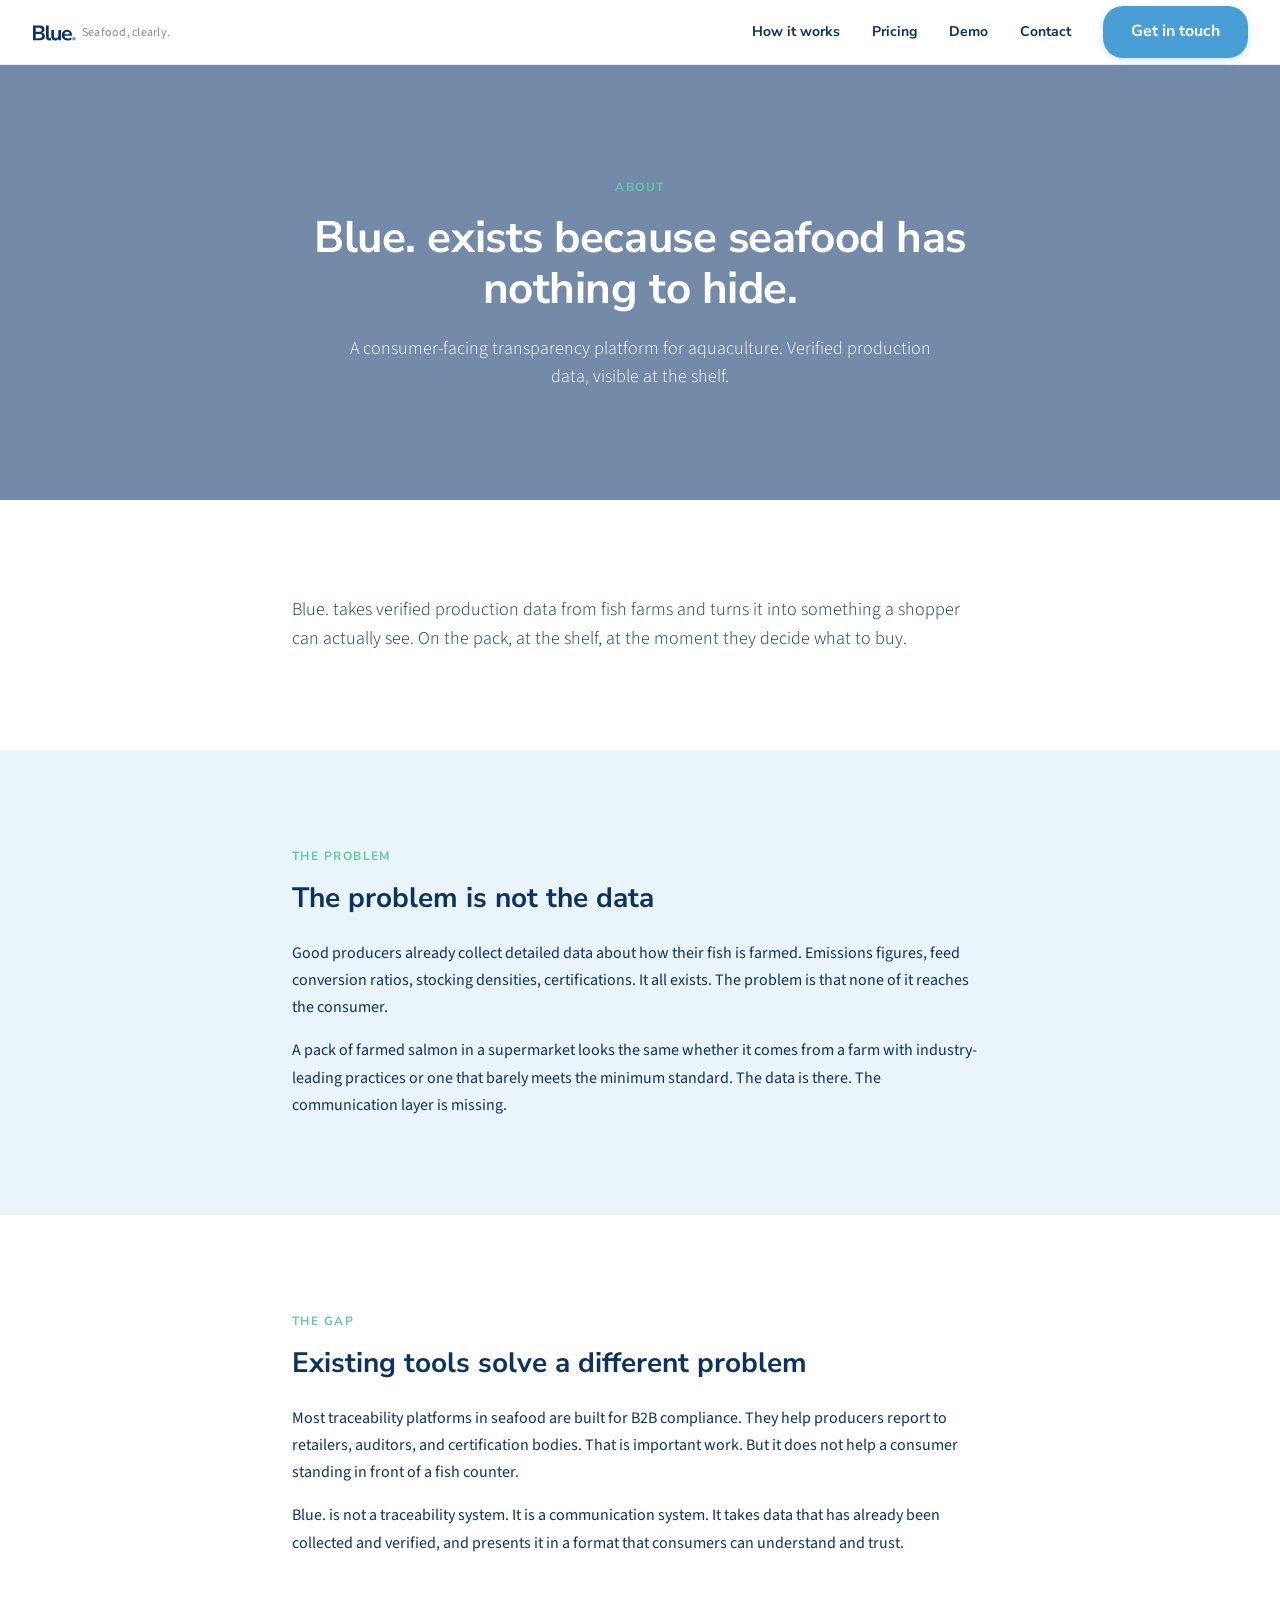
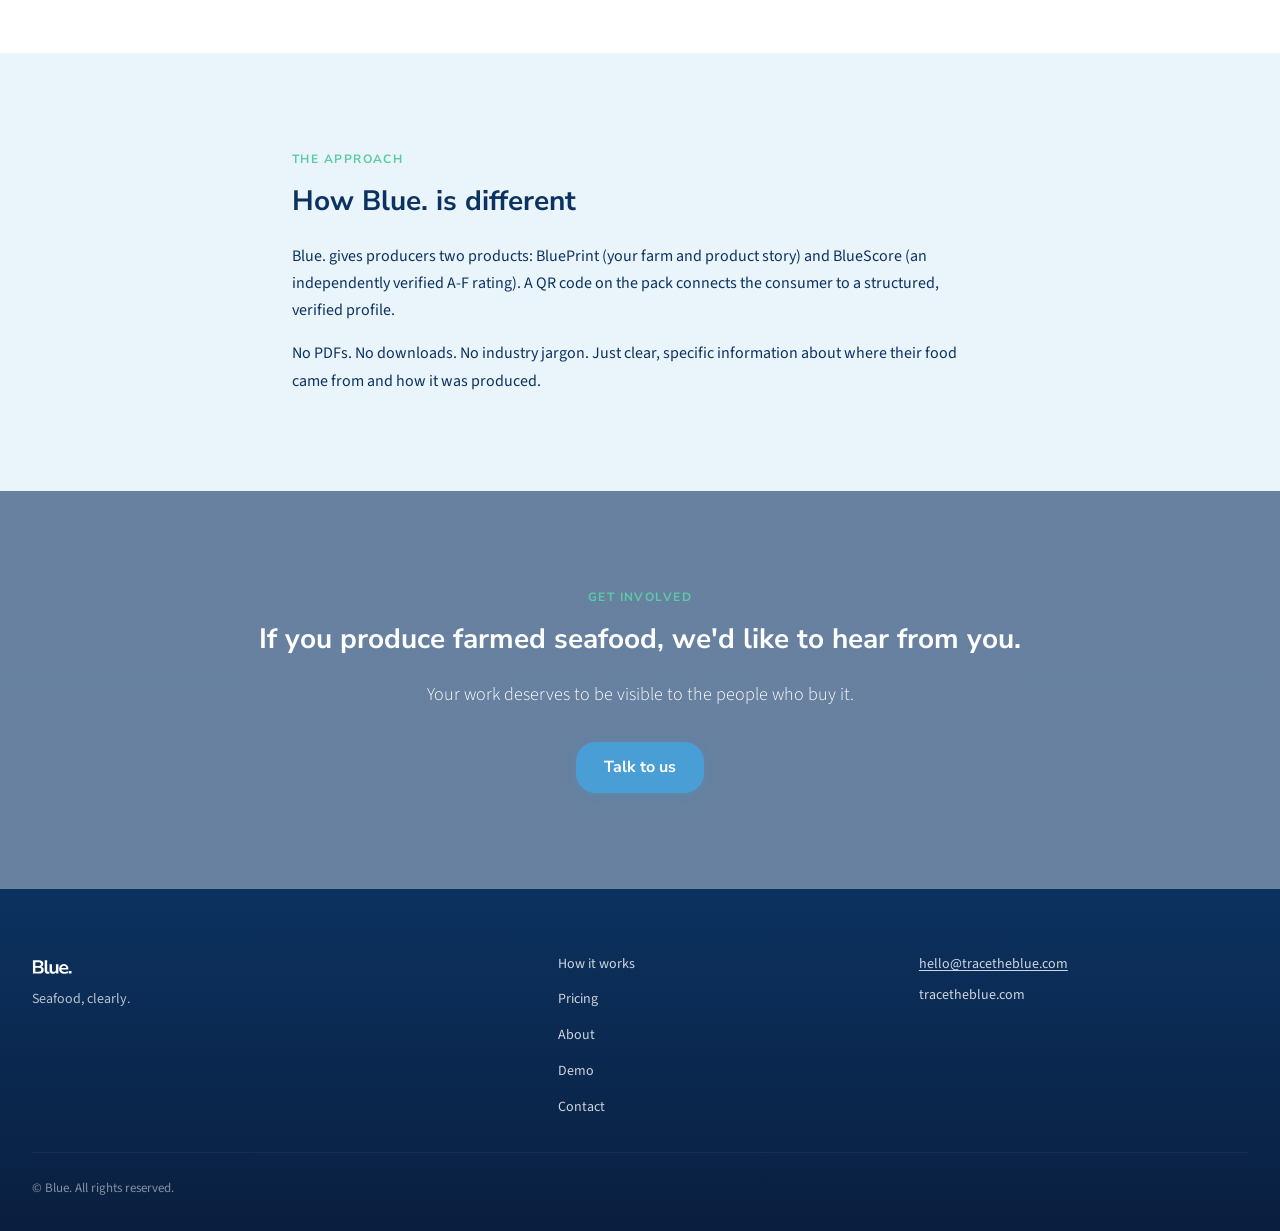
==== about.html @ fb19f355 "Remove team section from about, fix oversized logo - Removed The Team section from about page - Stri" ====
<!DOCTYPE html>
<html lang="en">
<head>
  <meta charset="UTF-8">
  <meta name="viewport" content="width=device-width, initial-scale=1.0">
  <title>About | Blue.</title>
  <meta name="description" content="Blue. exists because seafood has nothing to hide. We turn verified aquaculture data into consumer-facing transparency.">
  <link rel="preconnect" href="https://fonts.googleapis.com">
  <link rel="preconnect" href="https://fonts.gstatic.com" crossorigin>
  <link href="https://fonts.googleapis.com/css2?family=Nunito+Sans:wght@400;600;700;800&family=Source+Sans+3:wght@300;400&display=swap" rel="stylesheet">
  <link rel="stylesheet" href="styles.css">
</head>
<body>

  <!-- Navigation -->
  <nav class="nav" role="navigation" aria-label="Main navigation">
    <div class="container">
      <div class="nav__inner">
        <a href="index.html" aria-label="Blue homepage">
          <img src="Blue. logo no tagline-website.svg" alt="Blue." class="logo-svg"><span class="logo-tagline">Seafood, clearly.</span>
        </a>
        <div class="nav__links">
          <a href="how-it-works.html" class="nav__link">How it works</a>
          <a href="pricing.html" class="nav__link">Pricing</a>
          <a href="demo.html" class="nav__link">Demo</a>
          <a href="contact.html" class="nav__link">Contact</a>
          <a href="contact.html" class="btn btn--primary nav__cta">Get in touch</a>
        </div>
        <button class="nav__toggle" aria-expanded="false" aria-controls="mobile-menu" aria-label="Toggle menu">
          <span class="nav__toggle-bar"></span>
        </button>
      </div>
    </div>
    <div class="nav__mobile" id="mobile-menu" role="menu">
      <a href="how-it-works.html" class="nav__link" role="menuitem">How it works</a>
      <a href="pricing.html" class="nav__link" role="menuitem">Pricing</a>
      <a href="demo.html" class="nav__link" role="menuitem">Demo</a>
      <a href="contact.html" class="nav__link" role="menuitem">Contact</a>
      <a href="contact.html" class="btn btn--primary" role="menuitem">Get in touch</a>
    </div>
  </nav>

  <main>
    <!-- Hero -->
    <section class="hero hero--image">
      <div class="container">
        <p class="eyebrow">About</p>
        <h1>Blue. exists because seafood has nothing to hide.</h1>
        <p class="lead">A consumer-facing transparency platform for aquaculture. Verified production data, visible at the shelf.</p>
      </div>
    </section>

    <!-- Intro -->
    <section class="section section--white">
      <div class="container" style="max-width: 760px;">
        <p class="lead" style="font-size: 1.125rem; color: #0C3260;">Blue. takes verified production data from fish farms and turns it into something a shopper can actually see. On the pack, at the shelf, at the moment they decide what to buy.</p>
      </div>
    </section>

    <!-- The problem -->
    <section class="section section--light">
      <div class="container" style="max-width: 760px;">
        <p class="eyebrow mb-16">The Problem</p>
        <h2 class="mb-24">The problem is not the data</h2>
        <p>Good producers already collect detailed data about how their fish is farmed. Emissions figures, feed conversion ratios, stocking densities, certifications. It all exists. The problem is that none of it reaches the consumer.</p>
        <p style="margin-top: 16px;">A pack of farmed salmon in a supermarket looks the same whether it comes from a farm with industry-leading practices or one that barely meets the minimum standard. The data is there. The communication layer is missing.</p>
      </div>
    </section>

    <!-- Different problem -->
    <section class="section section--white">
      <div class="container" style="max-width: 760px;">
        <p class="eyebrow mb-16">The Gap</p>
        <h2 class="mb-24">Existing tools solve a different problem</h2>
        <p>Most traceability platforms in seafood are built for B2B compliance. They help producers report to retailers, auditors, and certification bodies. That is important work. But it does not help a consumer standing in front of a fish counter.</p>
        <p style="margin-top: 16px;">Blue. is not a traceability system. It is a communication system. It takes data that has already been collected and verified, and presents it in a format that consumers can understand and trust.</p>
      </div>
    </section>

    <!-- How Blue is different -->
    <section class="section section--light">
      <div class="container" style="max-width: 760px;">
        <p class="eyebrow mb-16">The Approach</p>
        <h2 class="mb-24">How Blue. is different</h2>
        <p>Blue. gives producers two products: BluePrint (your farm and product story) and BlueScore (an independently verified A-F rating). A QR code on the pack connects the consumer to a structured, verified profile.</p>
        <p style="margin-top: 16px;">No PDFs. No downloads. No industry jargon. Just clear, specific information about where their food came from and how it was produced.</p>
      </div>
    </section>

    <!-- CTA -->
    <section class="section section--navy-image">
      <div class="container text-center">
        <p class="eyebrow mb-16">Get Involved</p>
        <h2 class="mb-24" style="color: #FFFFFF;">If you produce farmed seafood, we'd like to hear from you.</h2>
        <p class="lead mb-32" style="max-width: 540px; margin-left: auto; margin-right: auto; color: #FFFFFF;">Your work deserves to be visible to the people who buy it.</p>
        <a href="contact.html" class="btn btn--primary">Talk to us</a>
      </div>
    </section>
  </main>

  <!-- Footer -->
  <footer class="footer">
    <div class="container">
      <div class="footer__inner">
        <div>
          <img src="Blue. logo no tagline-website.svg" alt="Blue." class="logo-svg">
          <p class="footer__tagline">Seafood, clearly.</p>
        </div>
        <div class="footer__links">
          <a href="how-it-works.html" class="footer__link">How it works</a>
          <a href="pricing.html" class="footer__link">Pricing</a>
          <a href="about.html" class="footer__link">About</a>
          <a href="demo.html" class="footer__link">Demo</a>
          <a href="contact.html" class="footer__link">Contact</a>
        </div>
        <div class="footer__contact">
          <p><a href="mailto:hello@tracetheblue.com">hello@tracetheblue.com</a></p>
          <p style="margin-top: 8px;">tracetheblue.com</p>
        </div>
      </div>
      <p class="footer__bottom">© Blue. All rights reserved.</p>
    </div>
  </footer>

  <script src="main.js"></script>
</body>
</html>
---- styles.css ----
/* ============================================
   Blue. — Marketing Site Styles
   ============================================ */

/* --- Reset & Base --- */
*, *::before, *::after {
  box-sizing: border-box;
  margin: 0;
  padding: 0;
}

html {
  font-size: 16px;
  -webkit-text-size-adjust: 100%;
  scroll-behavior: smooth;
}

body {
  font-family: 'Source Sans 3', 'Source Sans Pro', sans-serif;
  font-weight: 400;
  font-size: 1rem;
  line-height: 1.7;
  color: #0C3260;
  background-color: #F0F7FF;
  -webkit-font-smoothing: antialiased;
  -moz-osx-font-smoothing: grayscale;
}

img, svg {
  max-width: 100%;
  height: auto;
  display: block;
}

a {
  color: inherit;
  text-decoration: none;
}

ul, ol {
  list-style: none;
}

button, input, select, textarea {
  font-family: inherit;
  font-size: inherit;
  color: inherit;
  border: none;
  outline: none;
  background: none;
}

/* Focus visible for keyboard navigation */
:focus-visible {
  outline: 2px solid #4A9ED6;
  outline-offset: 2px;
  border-radius: 2px;
}

::selection {
  background-color: rgba(74, 158, 214, 0.2);
  color: #0C3260;
}

/* --- Typography --- */
.display {
  font-family: 'Nunito Sans', sans-serif;
  font-weight: 800;
  font-size: 2.5rem;
  line-height: 1.1;
}

h1, .h1 {
  font-family: 'Nunito Sans', sans-serif;
  font-weight: 700;
  font-size: 2rem;
  line-height: 1.15;
}

h2, .h2 {
  font-family: 'Nunito Sans', sans-serif;
  font-weight: 700;
  font-size: 1.5rem;
  line-height: 1.2;
}

h3, .h3 {
  font-family: 'Nunito Sans', sans-serif;
  font-weight: 600;
  font-size: 1.25rem;
  line-height: 1.25;
}

.lead {
  font-family: 'Source Sans 3', 'Source Sans Pro', sans-serif;
  font-weight: 300;
  font-size: 1.125rem;
  line-height: 1.6;
}

.eyebrow {
  font-family: 'Nunito Sans', sans-serif;
  font-weight: 700;
  font-size: 0.75rem;
  text-transform: uppercase;
  letter-spacing: 0.12em;
  color: #5DCAA5;
}

/* --- Layout --- */
.container {
  width: 100%;
  max-width: 1280px;
  margin: 0 auto;
  padding-left: 16px;
  padding-right: 16px;
}

.section {
  padding: 64px 0;
}

.section--navy {
  background-color: #0C3260;
  color: #FFFFFF;
}

.section--navy-image {
  background: linear-gradient(180deg, rgba(12, 50, 96, 0.6) 0%, rgba(12, 50, 96, 0.6) 100%),
    url('Hero-banners-website4.png') center center / cover no-repeat;
  color: #FFFFFF;
  background-size: cover;
  background-position: center center;
}

.section--navy-image .eyebrow {
  color: #5DCAA5;
}

.section--navy .eyebrow {
  color: #5DCAA5;
}

.section--light {
  background-color: #EAF4FB;
}

.section--white {
  background-color: #FFFFFF;
}

/* --- Grid --- */
.grid {
  display: grid;
  gap: 24px;
}

.grid--2 {
  grid-template-columns: 1fr;
}

.grid--3 {
  grid-template-columns: 1fr;
}

.grid--4 {
  grid-template-columns: 1fr;
}

.logo-svg {
  height: 22px;
  width: auto;
  display: inline-block;
  vertical-align: middle;
}

.footer .logo-svg {
  height: 20px;
  filter: brightness(0) invert(1);
}

.logo-tagline {
  font-family: 'Source Sans 3', sans-serif;
  font-weight: 400;
  font-size: 0.75rem;
  color: #888;
  margin-left: 6px;
  letter-spacing: 0.02em;
}

/* --- Navigation --- */
.nav {
  position: sticky;
  top: 0;
  z-index: 100;
  background-color: #FFFFFF;
  border-bottom: 1px solid rgba(12, 50, 96, 0.08);
  transition: box-shadow 0.2s ease;
}

.nav--scrolled {
  box-shadow: 0 4px 20px rgba(12, 50, 96, 0.06);
  border-bottom-color: transparent;
}

.nav__inner {
  display: flex;
  align-items: center;
  justify-content: space-between;
  height: 64px;
}

.nav__links {
  display: none;
  align-items: center;
  gap: 32px;
}

.nav__link {
  font-family: 'Nunito Sans', sans-serif;
  font-weight: 700;
  font-size: 0.875rem;
  color: #0C3260;
  transition: color 0.15s ease;
  position: relative;
}

.nav__link:hover,
.nav__link--active {
  color: #1565A8;
}

.nav__link--active::after {
  content: '';
  position: absolute;
  bottom: -4px;
  left: 0;
  right: 0;
  height: 2px;
  background-color: #4A9ED6;
  border-radius: 1px;
}

.nav__cta {
  display: none;
  font-size: 0.75rem;
  padding: 6px 16px;
}

/* Mobile menu toggle */
.nav__toggle {
  display: flex;
  align-items: center;
  justify-content: center;
  width: 40px;
  height: 40px;
  cursor: pointer;
  background: none;
  border: none;
}

.nav__toggle-bar {
  display: block;
  width: 22px;
  height: 2px;
  background-color: #0C3260;
  position: relative;
  transition: background-color 0.2s ease;
}

.nav__toggle-bar::before,
.nav__toggle-bar::after {
  content: '';
  position: absolute;
  left: 0;
  width: 22px;
  height: 2px;
  background-color: #0C3260;
  transition: transform 0.2s ease;
}

.nav__toggle-bar::before {
  top: -7px;
}

.nav__toggle-bar::after {
  top: 7px;
}

.nav__toggle[aria-expanded="true"] .nav__toggle-bar {
  background-color: transparent;
}

.nav__toggle[aria-expanded="true"] .nav__toggle-bar::before {
  top: 0;
  transform: rotate(45deg);
}

.nav__toggle[aria-expanded="true"] .nav__toggle-bar::after {
  top: 0;
  transform: rotate(-45deg);
}

/* Mobile menu */
.nav__mobile {
  display: none;
  flex-direction: column;
  padding: 16px;
  background-color: #FFFFFF;
  border-top: 1px solid rgba(12, 50, 96, 0.08);
}

.nav__mobile.is-open {
  display: flex;
}

.nav__mobile .nav__link {
  padding: 12px 0;
  font-size: 1rem;
  border-bottom: 1px solid rgba(12, 50, 96, 0.06);
}

.nav__mobile .btn {
  margin-top: 16px;
  text-align: center;
}

/* --- Buttons --- */
.btn {
  display: inline-block;
  font-family: 'Nunito Sans', sans-serif;
  font-weight: 700;
  font-size: 1rem;
  padding: 12px 28px;
  border-radius: 20px;
  cursor: pointer;
  transition: background-color 0.2s ease, color 0.2s ease, transform 0.15s ease, box-shadow 0.2s ease;
  text-align: center;
}

.btn--primary {
  background-color: #4A9ED6;
  color: #FFFFFF;
  box-shadow: 0 2px 8px rgba(74, 158, 214, 0.25);
}

.btn--primary:hover {
  background-color: #1565A8;
  transform: translateY(-1px);
  box-shadow: 0 4px 16px rgba(21, 101, 168, 0.3);
}

.btn--primary:active {
  transform: translateY(0);
  box-shadow: 0 1px 4px rgba(21, 101, 168, 0.2);
}

.btn--outline {
  background-color: transparent;
  color: #4A9ED6;
  border: 2px solid #4A9ED6;
}

.btn--outline:hover {
  background-color: #4A9ED6;
  color: #FFFFFF;
}

/* --- Cards --- */
.card {
  background-color: #FFFFFF;
  border-radius: 8px;
  padding: 32px 24px;
  border: 1px solid rgba(12, 50, 96, 0.08);
  box-shadow: 0 1px 3px rgba(12, 50, 96, 0.04);
  transition: box-shadow 0.2s ease, transform 0.2s ease;
}

.card:hover {
  box-shadow: 0 8px 24px rgba(12, 50, 96, 0.08);
  transform: translateY(-2px);
}

.card--highlight {
  border: 2px solid #4A9ED6;
  position: relative;
}

.card__badge {
  position: absolute;
  top: -12px;
  left: 50%;
  transform: translateX(-50%);
  background-color: #4A9ED6;
  color: #FFFFFF;
  font-family: 'Nunito Sans', sans-serif;
  font-weight: 700;
  font-size: 0.75rem;
  padding: 4px 16px;
  border-radius: 20px;
  white-space: nowrap;
}

/* --- Panel --- */
.panel {
  border-radius: 12px;
  padding: 48px 32px;
}

/* --- Hero --- */
.hero {
  padding: 80px 0 56px;
  text-align: center;
  background: linear-gradient(180deg, #FFFFFF 0%, #F0F7FF 100%);
}

.hero--image {
  background: linear-gradient(180deg, rgba(12, 50, 96, 0.55) 0%, rgba(12, 50, 96, 0.55) 100%),
    url('Hero-banners-website5 (1).png') center center / cover no-repeat;
  color: #FFFFFF;
}

.hero--image h1 {
  color: #FFFFFF;
}

.hero--image .lead {
  color: #FFFFFF;
}

.hero--image .eyebrow {
  color: #5DCAA5;
}

.hero--image-demo {
  background: linear-gradient(180deg, rgba(12, 50, 96, 0.55) 0%, rgba(12, 50, 96, 0.55) 100%),
    url('Hero-banners-website3 (1).png') center center / cover no-repeat;
  color: #FFFFFF;
}

.hero--image-demo h1 {
  color: #FFFFFF;
}

.hero--image-demo .lead {
  color: #FFFFFF;
}

.hero--image-demo .eyebrow {
  color: #5DCAA5;
}

.hero--image-pricing {
  background: linear-gradient(180deg, rgba(12, 50, 96, 0.55) 0%, rgba(12, 50, 96, 0.55) 100%),
    url('Hero-banners-website2 (1).png') center center / cover no-repeat;
  color: #FFFFFF;
}

.hero--image-pricing h1 {
  color: #FFFFFF;
}

.hero--image-pricing .lead {
  color: #FFFFFF;
}

.hero--image-pricing .eyebrow {
  color: #5DCAA5;
}

.hero--image-contact {
  background: linear-gradient(180deg, rgba(12, 50, 96, 0.55) 0%, rgba(12, 50, 96, 0.55) 100%),
    url('Hero-banners-website4.png') center center / cover no-repeat;
  color: #FFFFFF;
}

.hero--image-contact h1 {
  color: #FFFFFF;
}

.hero--image-contact .lead {
  color: #FFFFFF;
}

.hero--image-contact .eyebrow {
  color: #5DCAA5;
}

.hero--image-hiw {
  background: linear-gradient(180deg, rgba(12, 50, 96, 0.55) 0%, rgba(12, 50, 96, 0.55) 100%),
    url('Hero-banners-website1.png') center center / cover no-repeat;
  color: #FFFFFF;
}

.hero--image-hiw h1 {
  color: #FFFFFF;
}

.hero--image-hiw .lead {
  color: #FFFFFF;
}

.hero--image-hiw .eyebrow {
  color: #5DCAA5;
}

.hero .eyebrow {
  margin-bottom: 16px;
}

.hero h1 {
  margin-bottom: 20px;
  max-width: 720px;
  margin-left: auto;
  margin-right: auto;
}

.hero .lead {
  margin-bottom: 36px;
  max-width: 600px;
  margin-left: auto;
  margin-right: auto;
  color: #1565A8;
}

.hero[class*="--image"] .lead {
  color: #FFFFFF;
}

.hero[class*="--image"] h1 {
  color: #FFFFFF;
}

.hero[class*="--image"] .eyebrow {
  color: #5DCAA5;
}

.hero .btn {
  margin-bottom: 20px;
}

.hero__trust {
  font-size: 0.8125rem;
  color: #1565A8;
  opacity: 0.6;
  letter-spacing: 0.02em;
}

/* --- Icon placeholder --- */
.icon-placeholder {
  width: 52px;
  height: 52px;
  border-radius: 12px;
  background-color: rgba(93, 202, 165, 0.15);
  display: flex;
  align-items: center;
  justify-content: center;
  margin-bottom: 20px;
}

.icon-placeholder svg {
  width: 24px;
  height: 24px;
  stroke: #5DCAA5;
  fill: none;
  stroke-width: 2;
  stroke-linecap: round;
  stroke-linejoin: round;
}

.section--navy .icon-placeholder {
  background-color: rgba(93, 202, 165, 0.15);
  backdrop-filter: blur(4px);
}

/* --- Stat row --- */
.stat-row {
  display: grid;
  grid-template-columns: 1fr;
  gap: 24px;
  margin-top: 48px;
}

.stat {
  text-align: center;
}

.stat__number {
  font-family: 'Nunito Sans', sans-serif;
  font-weight: 800;
  font-size: 2rem;
  color: #0C3260;
  display: block;
  letter-spacing: -0.02em;
}

.stat__label {
  font-size: 0.875rem;
  color: #1565A8;
  margin-top: 6px;
  line-height: 1.4;
}

.section--light .stat__number {
  color: #0C3260;
}

/* --- Product Stack (How It Works) --- */
.product-stack {
  display: flex;
  flex-direction: column;
  gap: 0;
}

.product-block {
  background-color: #FFFFFF;
  border: 1px solid rgba(12, 50, 96, 0.08);
  border-radius: 12px;
  padding: 36px 28px;
  box-shadow: 0 1px 3px rgba(12, 50, 96, 0.04);
}

.product-block h3 {
  margin-bottom: 8px;
}

.product-block p {
  margin-bottom: 16px;
}

.product-block ul {
  list-style: none;
  padding: 0;
}

.product-block ul li {
  position: relative;
  padding-left: 20px;
  margin-bottom: 8px;
  font-size: 0.9375rem;
}

.product-block ul li::before {
  content: '';
  position: absolute;
  left: 0;
  top: 10px;
  width: 8px;
  height: 8px;
  border-radius: 50%;
  background-color: #5DCAA5;
}

.stack-arrow {
  display: flex;
  align-items: center;
  justify-content: center;
  padding: 12px 0;
  color: #1565A8;
}

.stack-arrow svg {
  width: 24px;
  height: 24px;
}

/* --- Data Layers --- */
.data-layer {
  background-color: #FFFFFF;
  border-radius: 8px;
  padding: 32px 24px;
  border: 1px solid rgba(12, 50, 96, 0.08);
  box-shadow: 0 1px 3px rgba(12, 50, 96, 0.04);
}

.data-layer h3 {
  margin-bottom: 16px;
}

.data-layer ul {
  list-style: none;
}

.data-layer ul li {
  position: relative;
  padding-left: 20px;
  margin-bottom: 8px;
  font-size: 0.9375rem;
}

.data-layer ul li::before {
  content: '';
  position: absolute;
  left: 0;
  top: 10px;
  width: 8px;
  height: 8px;
  border-radius: 50%;
  background-color: #5DCAA5;
}

/* --- Phone Mockups --- */
.mockup-row {
  display: grid;
  grid-template-columns: 1fr;
  gap: 24px;
}

.mockup {
  text-align: center;
}

.mockup__frame {
  width: 100%;
  max-width: 240px;
  height: 420px;
  background: linear-gradient(160deg, #0C3260 0%, #1565A8 100%);
  border-radius: 28px;
  margin: 0 auto 16px;
  display: flex;
  align-items: center;
  justify-content: center;
  color: #FFFFFF;
  font-family: 'Nunito Sans', sans-serif;
  font-weight: 700;
  font-size: 0.9375rem;
  padding: 24px;
  box-shadow: 0 12px 40px rgba(12, 50, 96, 0.15);
  position: relative;
  overflow: hidden;
}

.mockup__frame::before {
  content: '';
  position: absolute;
  top: 12px;
  left: 50%;
  transform: translateX(-50%);
  width: 40px;
  height: 4px;
  background-color: rgba(255, 255, 255, 0.2);
  border-radius: 2px;
}

.mockup__caption {
  font-size: 0.875rem;
  color: #1565A8;
  max-width: 240px;
  margin: 0 auto;
}

/* --- Timeline --- */
.timeline {
  display: flex;
  flex-direction: column;
  gap: 0;
  position: relative;
}

.timeline__step {
  display: flex;
  gap: 16px;
  padding-bottom: 32px;
  position: relative;
}

.timeline__marker {
  flex-shrink: 0;
  width: 36px;
  height: 36px;
  border-radius: 50%;
  background-color: #4A9ED6;
  color: #FFFFFF;
  font-family: 'Nunito Sans', sans-serif;
  font-weight: 700;
  font-size: 0.875rem;
  display: flex;
  align-items: center;
  justify-content: center;
  position: relative;
  z-index: 1;
  box-shadow: 0 2px 8px rgba(74, 158, 214, 0.3);
}

.timeline__step:not(:last-child) .timeline__marker::after {
  content: '';
  position: absolute;
  top: 32px;
  left: 50%;
  transform: translateX(-50%);
  width: 2px;
  height: calc(100% + 0px);
  background-color: rgba(74, 158, 214, 0.3);
}

.timeline__step:not(:last-child) {
  padding-bottom: 32px;
}

.timeline__content h3 {
  font-size: 1rem;
  margin-bottom: 4px;
}

.timeline__content p {
  font-size: 0.875rem;
  color: #1565A8;
}

/* --- Pricing Cards --- */
.pricing-grid {
  display: grid;
  grid-template-columns: 1fr;
  gap: 24px;
}

.pricing-card {
  background-color: #FFFFFF;
  border-radius: 8px;
  padding: 32px 24px;
  border: 1px solid rgba(12, 50, 96, 0.08);
  display: flex;
  flex-direction: column;
  box-shadow: 0 1px 3px rgba(12, 50, 96, 0.04);
  transition: box-shadow 0.2s ease, transform 0.2s ease;
}

.pricing-card:hover {
  box-shadow: 0 8px 24px rgba(12, 50, 96, 0.08);
  transform: translateY(-2px);
}

.pricing-card--highlight {
  border: 2px solid #4A9ED6;
  position: relative;
  box-shadow: 0 4px 20px rgba(74, 158, 214, 0.12);
}

.pricing-card--highlight:hover {
  box-shadow: 0 8px 32px rgba(74, 158, 214, 0.18);
}

.pricing-card__name {
  font-family: 'Nunito Sans', sans-serif;
  font-weight: 700;
  font-size: 1.25rem;
  margin-bottom: 8px;
}

.pricing-card__price {
  font-family: 'Nunito Sans', sans-serif;
  font-weight: 800;
  font-size: 2rem;
  margin-bottom: 4px;
}

.pricing-card__price span {
  font-size: 1rem;
  font-weight: 400;
}

.pricing-card__desc {
  font-size: 0.875rem;
  color: #1565A8;
  margin-bottom: 24px;
  font-style: italic;
}

.pricing-card__features {
  flex-grow: 1;
  margin-bottom: 24px;
}

.pricing-card__features li {
  padding: 8px 0;
  border-bottom: 1px solid rgba(12, 50, 96, 0.06);
  font-size: 0.9375rem;
  display: flex;
  justify-content: space-between;
  gap: 8px;
}

.pricing-card__features li span:last-child {
  font-weight: 600;
  text-align: right;
  flex-shrink: 0;
}

.pricing-card__annual {
  font-size: 0.8125rem;
  color: #1565A8;
  margin-top: 8px;
}

/* Horizontal scroll on mobile */
.pricing-scroll {
  display: flex;
  flex-direction: column;
  gap: 16px;
}

.pricing-scroll .pricing-card {
  min-width: auto;
  width: 100%;
}

/* --- Add-ons --- */
.addons {
  text-align: center;
  margin-top: 48px;
  padding: 24px;
  background-color: #FFFFFF;
  border-radius: 8px;
  border: 1px solid rgba(12, 50, 96, 0.08);
}

.addons p {
  font-size: 0.9375rem;
}

/* --- FAQ --- */
.faq {
  margin-top: 48px;
}

.faq__item {
  border-bottom: 1px solid rgba(12, 50, 96, 0.1);
  padding: 24px 0;
}

.faq__question {
  font-family: 'Nunito Sans', sans-serif;
  font-weight: 700;
  font-size: 1.0625rem;
  cursor: pointer;
  display: flex;
  align-items: center;
  justify-content: space-between;
  gap: 16px;
  width: 100%;
  text-align: left;
  transition: color 0.15s ease;
}

.faq__question:hover {
  color: #1565A8;
}

.faq__icon {
  flex-shrink: 0;
  width: 24px;
  height: 24px;
  transition: transform 0.2s ease;
}

.faq__item.is-open .faq__icon {
  transform: rotate(45deg);
}

.faq__answer {
  display: none;
  padding-top: 12px;
  font-size: 0.9375rem;
  line-height: 1.7;
}

.faq__item.is-open .faq__answer {
  display: block;
}

/* --- Contact Form --- */
.form-group {
  margin-bottom: 24px;
}

.form-group label {
  display: block;
  font-family: 'Nunito Sans', sans-serif;
  font-weight: 700;
  font-size: 0.875rem;
  margin-bottom: 8px;
  color: #0C3260;
}

.form-group input,
.form-group select,
.form-group textarea {
  width: 100%;
  padding: 12px 16px;
  border: 1px solid rgba(12, 50, 96, 0.2);
  border-radius: 4px;
  font-size: 1rem;
  color: #0C3260;
  background-color: #FFFFFF;
  transition: border-color 0.15s ease;
}

.form-group input:focus,
.form-group select:focus,
.form-group textarea:focus {
  border-color: #4A9ED6;
  box-shadow: 0 0 0 3px rgba(74, 158, 214, 0.15);
}

.form-group textarea {
  min-height: 120px;
  resize: vertical;
}

.form-group select {
  appearance: none;
  background-image: url("data:image/svg+xml,%3Csvg xmlns='http://www.w3.org/2000/svg' width='12' height='8' viewBox='0 0 12 8'%3E%3Cpath fill='%230C3260' d='M1.41 0L6 4.58 10.59 0 12 1.41l-6 6-6-6z'/%3E%3C/svg%3E");
  background-repeat: no-repeat;
  background-position: right 16px center;
  padding-right: 40px;
}

/* --- Contact Side Panel --- */
.contact-side {
  margin-top: 48px;
}

.contact-steps {
  margin-bottom: 32px;
}

.contact-steps h3 {
  margin-bottom: 16px;
}

.contact-step {
  display: flex;
  gap: 12px;
  margin-bottom: 16px;
}

.contact-step__num {
  flex-shrink: 0;
  width: 28px;
  height: 28px;
  border-radius: 50%;
  background-color: #5DCAA5;
  color: #FFFFFF;
  font-family: 'Nunito Sans', sans-serif;
  font-weight: 700;
  font-size: 0.8125rem;
  display: flex;
  align-items: center;
  justify-content: center;
}

.contact-step p {
  font-size: 0.9375rem;
}

.founding-box {
  background: linear-gradient(160deg, #0C3260 0%, #1565A8 100%);
  color: #FFFFFF;
  border-radius: 12px;
  padding: 32px 24px;
  box-shadow: 0 4px 16px rgba(12, 50, 96, 0.15);
}

.founding-box h3 {
  color: #FFFFFF;
  margin-bottom: 12px;
}

/* --- About page --- */
.about-content {
  max-width: 720px;
}

.about-content p {
  margin-bottom: 24px;
}

/* --- Footer --- */
.footer {
  background: linear-gradient(180deg, #0C3260 0%, #091F3F 100%);
  color: #FFFFFF;
  padding: 64px 0 32px;
}

.footer__inner {
  display: grid;
  grid-template-columns: 1fr;
  gap: 32px;
}

.footer .logo-word {
  color: #FFFFFF;
}

.footer__tagline {
  font-size: 0.875rem;
  opacity: 0.7;
  margin-top: 8px;
}

.footer__links {
  display: flex;
  flex-direction: column;
  gap: 12px;
}

.footer__link {
  font-size: 0.875rem;
  opacity: 0.8;
  transition: opacity 0.15s ease;
}

.footer__link:hover {
  opacity: 1;
}

.footer__contact {
  font-size: 0.875rem;
  opacity: 0.8;
}

.footer__contact a {
  text-decoration: underline;
  text-underline-offset: 2px;
}

.footer__bottom {
  margin-top: 32px;
  padding-top: 24px;
  border-top: 1px solid rgba(255, 255, 255, 0.1);
  font-size: 0.8125rem;
  opacity: 0.5;
}

/* --- Utility --- */
.text-center {
  text-align: center;
}

.mb-4 { margin-bottom: 4px; }
.mb-8 { margin-bottom: 8px; }
.mb-12 { margin-bottom: 12px; }
.mb-16 { margin-bottom: 16px; }
.mb-24 { margin-bottom: 24px; }
.mb-32 { margin-bottom: 32px; }
.mb-48 { margin-bottom: 48px; }
.mb-64 { margin-bottom: 64px; }

.mt-24 { margin-top: 24px; }
.mt-32 { margin-top: 32px; }
.mt-48 { margin-top: 48px; }

.link-arrow {
  font-family: 'Nunito Sans', sans-serif;
  font-weight: 700;
  color: #4A9ED6;
  font-size: 1rem;
  transition: color 0.15s ease, letter-spacing 0.15s ease;
}

.link-arrow:hover {
  color: #1565A8;
  letter-spacing: 0.01em;
}

/* --- Annual note --- */
.annual-note {
  text-align: center;
  margin-top: 32px;
  font-size: 0.9375rem;
  color: #1565A8;
}

/* --- Desktop (768px+) --- */
@media (min-width: 768px) {
  .container {
    padding-left: 32px;
    padding-right: 32px;
  }

  .section {
    padding: 96px 0;
  }

  h1, .h1 {
    font-size: 2.5rem;
  }

  h2, .h2 {
    font-size: 1.75rem;
  }

  .display {
    font-size: 3rem;
  }

  .hero {
    padding: 112px 0 72px;
  }

  .hero h1 {
    font-size: 2.75rem;
    letter-spacing: -0.01em;
  }

  .stat__number {
    font-size: 2.5rem;
  }

  /* Nav */
  .nav__links {
    display: flex;
  }

  .nav__cta {
    display: inline-block;
  }

  .nav__toggle {
    display: none;
  }

  .nav__mobile {
    display: none !important;
  }

  /* Grids */
  .grid--2 {
    grid-template-columns: 1fr 1fr;
  }

  .grid--3 {
    grid-template-columns: 1fr 1fr 1fr;
  }

  .grid--4 {
    grid-template-columns: 1fr 1fr 1fr 1fr;
  }

  /* Stat row */
  .stat-row {
    grid-template-columns: 1fr 1fr 1fr;
  }

  /* Mockups */
  .mockup-row {
    grid-template-columns: 1fr 1fr 1fr;
  }

  /* Timeline horizontal */
  .timeline {
    flex-direction: row;
    gap: 0;
  }

  .timeline__step {
    flex: 1;
    flex-direction: column;
    align-items: center;
    text-align: center;
    padding-bottom: 0;
  }

  .timeline__step:not(:last-child)::after {
    content: '';
    position: absolute;
    top: 18px;
    left: calc(50% + 18px);
    right: calc(-50% + 18px);
    height: 2px;
    background-color: rgba(74, 158, 214, 0.3);
  }

  .timeline__step:not(:last-child) .timeline__marker::after {
    display: none;
  }

  /* Pricing */
  .pricing-scroll {
    display: grid;
    grid-template-columns: repeat(3, 1fr);
    gap: 24px;
    overflow-x: visible;
    padding-bottom: 0;
    max-width: 960px;
    margin: 0 auto;
  }

  .pricing-scroll .pricing-card {
    min-width: auto;
  }

  /* Contact layout */
  .contact-layout {
    display: grid;
    grid-template-columns: 1.2fr 0.8fr;
    gap: 64px;
    align-items: start;
  }

  .contact-side {
    margin-top: 0;
  }

  /* Footer */
  .footer__inner {
    grid-template-columns: 1.5fr 1fr 1fr;
  }

  /* Mockups — 2 column when constrained */
  .mockup-row {
    grid-template-columns: 1fr 1fr;
  }
}

/* ============================================
   Phone Mockups — Consumer Scan Experience
   ============================================ */

/* Flow columns */
.flows {
  display: grid;
  grid-template-columns: 1fr;
  gap: 48px;
  max-width: 960px;
  margin: 0 auto;
}

.flow-label {
  text-align: center;
  margin-bottom: 24px;
}

.flow-label .flow-name {
  font-family: 'Nunito Sans', sans-serif;
  font-weight: 700;
  font-size: 0.8125rem;
  color: #0C3260;
  letter-spacing: 0.06em;
  text-transform: uppercase;
}

.flow-label .flow-desc {
  font-size: 0.8125rem;
  color: #888;
  margin-top: 4px;
}

.flow-badge {
  display: inline-block;
  font-family: 'Nunito Sans', sans-serif;
  font-size: 0.625rem;
  font-weight: 700;
  padding: 4px 12px;
  border-radius: 20px;
  margin-top: 8px;
  text-transform: uppercase;
  letter-spacing: 0.06em;
}

.badge-starter { background: #EAF4FB; color: #1565A8; }
.badge-growth { background: #E1F5EE; color: #0F6E56; }
.badge-scale { background: #E8F0FB; color: #0C3260; }

/* Phone scroll row */
.phone-row {
  display: flex;
  flex-direction: column;
  align-items: center;
  gap: 24px;
}

/* Each phone column */
.phone-col {
  width: 100%;
  max-width: 300px;
}

/* Phone frame */
.phone {
  background: #111318;
  border-radius: 28px;
  padding: 10px;
  box-shadow: 0 8px 32px rgba(0,0,0,0.18), 0 2px 8px rgba(0,0,0,0.12);
}

.phone-notch {
  width: 60px;
  height: 6px;
  background: #222;
  border-radius: 3px;
  margin: 0 auto 8px;
}

.phone-screen {
  background: #F0F7FF;
  border-radius: 20px;
  overflow: hidden;
  height: 500px;
  display: flex;
  flex-direction: column;
}

.phone-screen .screen-body {
  flex: 1;
  overflow-y: auto;
}

.phone-screen .screen-source {
  margin-top: auto;
  flex-shrink: 0;
}

.phone-label {
  text-align: center;
  font-family: 'Nunito Sans', sans-serif;
  font-size: 0.6875rem;
  font-weight: 700;
  color: #888;
  text-transform: uppercase;
  letter-spacing: 0.08em;
  margin-top: 8px;
}

/* Screen nav */
.screen-nav {
  background: #FFFFFF;
  padding: 10px 14px;
  display: flex;
  align-items: center;
  justify-content: space-between;
  border-bottom: 1px solid #C8DFF0;
}

.screen-nav .nav-logo {
  font-family: 'Nunito Sans', sans-serif;
  font-weight: 800;
  font-size: 13px;
  color: #0C3260;
}

.screen-nav .nav-logo span { color: #4A9ED6; }

.screen-nav .nav-back {
  font-size: 10px;
  color: #1565A8;
}

/* Screen hero */
.screen-hero {
  padding: 14px;
  position: relative;
}

.screen-hero .hero-eyebrow {
  font-family: 'Nunito Sans', sans-serif;
  font-size: 9px;
  font-weight: 700;
  letter-spacing: 0.1em;
  text-transform: uppercase;
  color: #5DCAA5;
  margin-bottom: 4px;
}

.screen-hero .hero-title {
  font-family: 'Nunito Sans', sans-serif;
  font-weight: 800;
  font-size: 15px;
  color: #FFFFFF;
  line-height: 1.2;
}

.screen-hero .hero-sub {
  font-size: 10px;
  color: rgba(255,255,255,0.6);
  margin-top: 3px;
}

.verified-pill {
  display: inline-flex;
  align-items: center;
  gap: 4px;
  background: rgba(255,255,255,0.15);
  border: 1px solid rgba(255,255,255,0.25);
  border-radius: 20px;
  padding: 3px 8px;
  font-size: 9px;
  color: #FFFFFF;
  margin-top: 8px;
}

.verified-dot {
  width: 5px;
  height: 5px;
  border-radius: 50%;
  background: #5DCAA5;
}

/* Screen body */
.screen-body {
  padding: 12px 14px;
}

/* Data cards */
.data-row {
  display: grid;
  grid-template-columns: 1fr 1fr;
  gap: 6px;
  margin-bottom: 8px;
}

.data-card {
  background: #FFFFFF;
  border-radius: 8px;
  padding: 8px 10px;
  border: 0.5px solid #C8DFF0;
}

.data-card .dc-label {
  font-family: 'Nunito Sans', sans-serif;
  font-size: 8px;
  font-weight: 700;
  letter-spacing: 0.06em;
  text-transform: uppercase;
  color: #5DCAA5;
  margin-bottom: 2px;
}

.data-card .dc-value {
  font-family: 'Nunito Sans', sans-serif;
  font-weight: 700;
  font-size: 13px;
  color: #0C3260;
  line-height: 1;
}

.data-card .dc-sub {
  font-size: 9px;
  color: #888;
  margin-top: 2px;
}

/* Section heading in phone */
.screen-section-heading {
  font-family: 'Nunito Sans', sans-serif;
  font-weight: 700;
  font-size: 11px;
  color: #0C3260;
  margin-bottom: 6px;
}

/* Cert pills */
.cert-row {
  display: flex;
  flex-wrap: wrap;
  gap: 4px;
  margin-bottom: 8px;
}

.cert-pill {
  background: #EAF4FB;
  border: 0.5px solid #C8DFF0;
  border-radius: 20px;
  padding: 3px 8px;
  font-size: 9px;
  color: #1565A8;
  font-weight: 600;
}

/* Journey dots */
.journey {
  display: flex;
  align-items: flex-start;
  margin-bottom: 8px;
}

.journey-step {
  display: flex;
  flex-direction: column;
  align-items: center;
  flex: 1;
  position: relative;
}

.journey-step:not(:last-child)::after {
  content: '';
  position: absolute;
  top: 5px;
  left: 50%;
  width: 100%;
  height: 1px;
  background: #C8DFF0;
}

.journey-dot {
  width: 10px;
  height: 10px;
  border-radius: 50%;
  background: #4A9ED6;
  border: 2px solid #FFFFFF;
  position: relative;
  z-index: 1;
  margin-bottom: 3px;
}

.journey-dot.past { background: #5DCAA5; }

.journey-label {
  font-size: 8px;
  color: #888;
  text-align: center;
  line-height: 1.2;
}

/* Farm section in phone */
.farm-section {
  background: #FFFFFF;
  border-radius: 8px;
  overflow: hidden;
  margin-bottom: 8px;
  border: 0.5px solid #C8DFF0;
}

.farm-img-placeholder {
  height: 52px;
  background: linear-gradient(135deg, #0C4A3A, #5DCAA5);
  display: flex;
  align-items: center;
  justify-content: center;
}

.farm-img-label {
  font-size: 8px;
  color: rgba(255,255,255,0.6);
  font-style: italic;
}

.farm-body {
  padding: 8px 10px;
}

.farm-body .farm-name {
  font-family: 'Nunito Sans', sans-serif;
  font-weight: 700;
  font-size: 10px;
  color: #0C3260;
}

.farm-body .farm-location {
  font-size: 9px;
  color: #888;
  margin-top: 1px;
}

.farm-body .farm-quote {
  font-size: 9px;
  color: #1A1A2E;
  font-style: italic;
  margin-top: 5px;
  line-height: 1.4;
  border-left: 2px solid #5DCAA5;
  padding-left: 6px;
}

/* Map placeholder */
.map-placeholder {
  height: 80px;
  background: linear-gradient(160deg, #B8D4E8 0%, #D4E8F5 100%);
  border-radius: 8px;
  border: 0.5px solid #C8DFF0;
  display: flex;
  align-items: center;
  justify-content: center;
  margin-bottom: 8px;
  position: relative;
  overflow: hidden;
}

.map-pin {
  width: 10px;
  height: 10px;
  background: #4A9ED6;
  border-radius: 50% 50% 50% 0;
  transform: rotate(-45deg);
  box-shadow: 0 2px 4px rgba(0,0,0,0.2);
}

.map-label {
  position: absolute;
  bottom: 6px;
  left: 50%;
  transform: translateX(-50%);
  font-size: 8px;
  color: #1565A8;
  background: rgba(255,255,255,0.8);
  padding: 2px 6px;
  border-radius: 10px;
  white-space: nowrap;
}

/* Score badge in screen */
.score-badge-screen {
  display: flex;
  align-items: center;
  gap: 10px;
  background: #FFFFFF;
  border-radius: 10px;
  padding: 10px 12px;
  border: 0.5px solid #C8DFF0;
  margin-bottom: 8px;
}

.score-letter-sm {
  width: 36px;
  height: 36px;
  border-radius: 8px;
  display: flex;
  align-items: center;
  justify-content: center;
  font-family: 'Nunito Sans', sans-serif;
  font-weight: 800;
  font-size: 20px;
  color: #FFFFFF;
  flex-shrink: 0;
}

.score-info .score-label {
  font-family: 'Nunito Sans', sans-serif;
  font-weight: 700;
  font-size: 11px;
  color: #0C3260;
}

.score-info .score-sub {
  font-size: 9px;
  color: #888;
  margin-top: 1px;
}

/* Score category bars */
.score-cats {
  display: flex;
  flex-direction: column;
  gap: 5px;
  margin-bottom: 8px;
}

.score-cat {
  display: flex;
  align-items: center;
  gap: 6px;
}

.score-cat .cat-label {
  font-size: 8px;
  color: #1A1A2E;
  width: 52px;
  flex-shrink: 0;
}

.score-cat .cat-bar {
  flex: 1;
  height: 5px;
  background: #C8DFF0;
  border-radius: 3px;
  overflow: hidden;
}

.score-cat .cat-fill {
  height: 100%;
  border-radius: 3px;
}

.score-cat .cat-grade {
  font-family: 'Nunito Sans', sans-serif;
  font-weight: 700;
  font-size: 8px;
  width: 10px;
  text-align: center;
}

/* Score breakdown cards */
.sb-card {
  background: #FFFFFF;
  border-radius: 7px;
  padding: 7px 10px;
  border: 0.5px solid #C8DFF0;
  display: flex;
  align-items: center;
  gap: 8px;
  margin-bottom: 5px;
}

.sb-grade {
  width: 20px;
  height: 20px;
  border-radius: 5px;
  display: flex;
  align-items: center;
  justify-content: center;
  font-family: 'Nunito Sans', sans-serif;
  font-weight: 800;
  font-size: 11px;
  color: #FFFFFF;
  flex-shrink: 0;
}

.sb-info { flex: 1; }

.sb-label {
  font-size: 9px;
  font-weight: 600;
  color: #0C3260;
  font-family: 'Nunito Sans', sans-serif;
}

.sb-sub {
  font-size: 8px;
  color: #888;
}

.sb-pct {
  font-size: 8px;
  color: #888;
  font-weight: 600;
}

/* A-F scale */
.af-scale {
  display: flex;
  gap: 3px;
  margin-bottom: 8px;
}

.af-item {
  flex: 1;
  border-radius: 4px;
  padding: 4px 2px;
  text-align: center;
  font-family: 'Nunito Sans', sans-serif;
  font-weight: 800;
  font-size: 10px;
  color: #FFFFFF;
  opacity: 0.4;
}

.af-item.active {
  opacity: 1;
  transform: scaleY(1.15);
  transform-origin: bottom;
}

/* Screen CTA */
.screen-cta-btn {
  background: #4A9ED6;
  color: #FFFFFF;
  border-radius: 20px;
  padding: 7px 14px;
  font-family: 'Nunito Sans', sans-serif;
  font-weight: 700;
  font-size: 10px;
  text-align: center;
  margin-bottom: 6px;
}

/* Source line */
.screen-source {
  font-size: 8px;
  color: #888;
  text-align: center;
  padding: 6px 0 8px;
  border-top: 0.5px solid #C8DFF0;
  margin-top: 6px;
}

/* Score colour vars */
.score-a { background: #4A9ED6; }
.score-b { background: #2E9E72; }
.score-c { background: #C49B00; }
.score-d { background: #C4521A; }
.score-f { background: #A02020; }

/* Not rated pill */
.not-rated-pill {
  display: inline-flex;
  align-items: center;
  gap: 4px;
  background: #EAF4FB;
  border: 0.5px solid #C8DFF0;
  border-radius: 20px;
  padding: 4px 10px;
  font-size: 9px;
  color: #1565A8;
  font-weight: 600;
  margin-bottom: 8px;
}

/* FIFO section */
.fifo-section {
  background: #FFFFFF;
  border-radius: 8px;
  padding: 8px 10px;
  border: 0.5px solid #C8DFF0;
  margin-bottom: 8px;
}

.fifo-bar-track {
  background: #C8DFF0;
  border-radius: 4px;
  height: 6px;
  margin: 5px 0 3px;
  position: relative;
  overflow: hidden;
}

.fifo-bar-fill {
  position: absolute;
  left: 0;
  top: 0;
  bottom: 0;
  background: #5DCAA5;
  border-radius: 4px;
}

.fifo-labels {
  display: flex;
  justify-content: space-between;
  font-size: 7px;
  color: #888;
}

/* Score status bar */
.score-status-bar {
  padding: 5px 14px;
  text-align: center;
  font-family: 'Nunito Sans', sans-serif;
  font-size: 9px;
  font-weight: 700;
  color: #FFFFFF;
}

/* Progress bar in phone */
.phone-progress-bar {
  background: #C8DFF0;
  border-radius: 4px;
  height: 5px;
  margin-bottom: 6px;
  overflow: hidden;
}

.phone-progress-fill {
  height: 100%;
  border-radius: 4px;
  background: #4A9ED6;
}

@media (min-width: 768px) {
  .flows {
    grid-template-columns: 1fr;
    gap: 48px;
  }

  .phone-row {
    flex-direction: row;
    align-items: flex-start;
    justify-content: center;
  }

  .phone-col {
    width: 260px;
    max-width: 260px;
  }
}
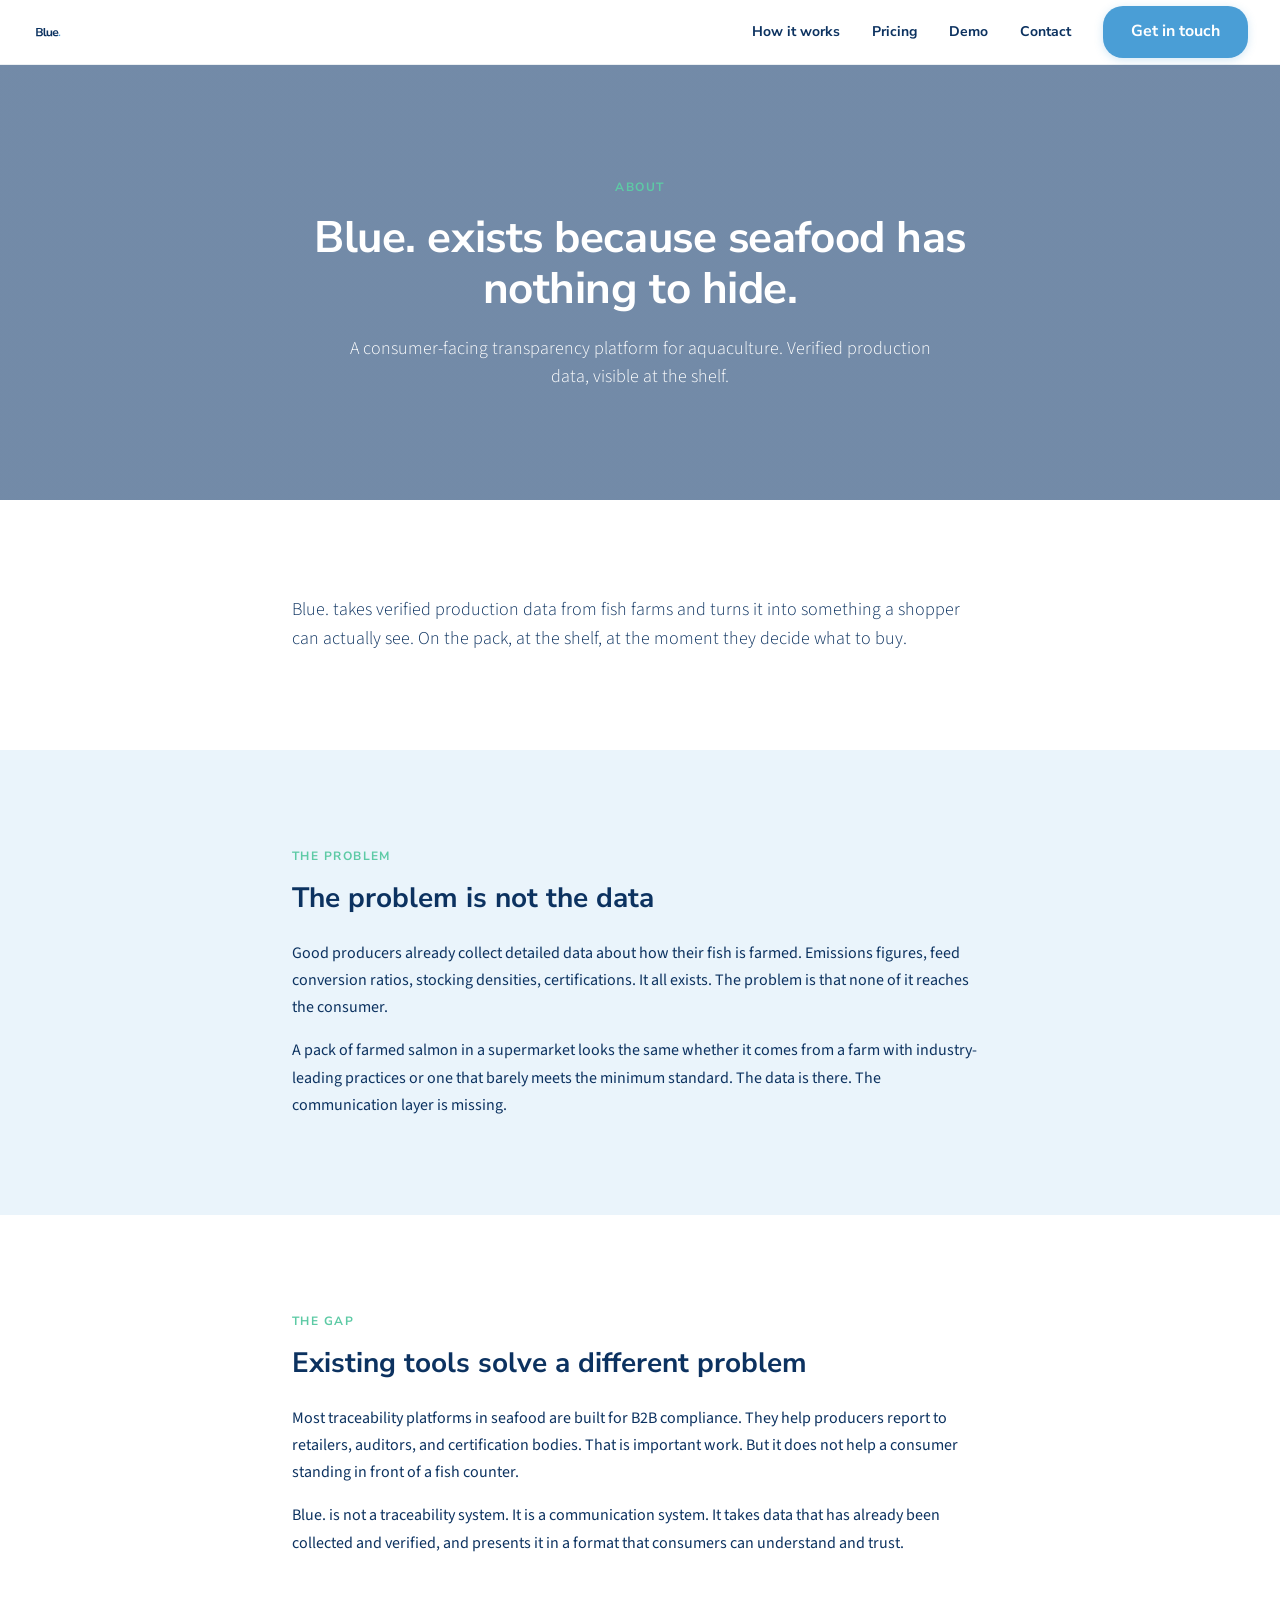
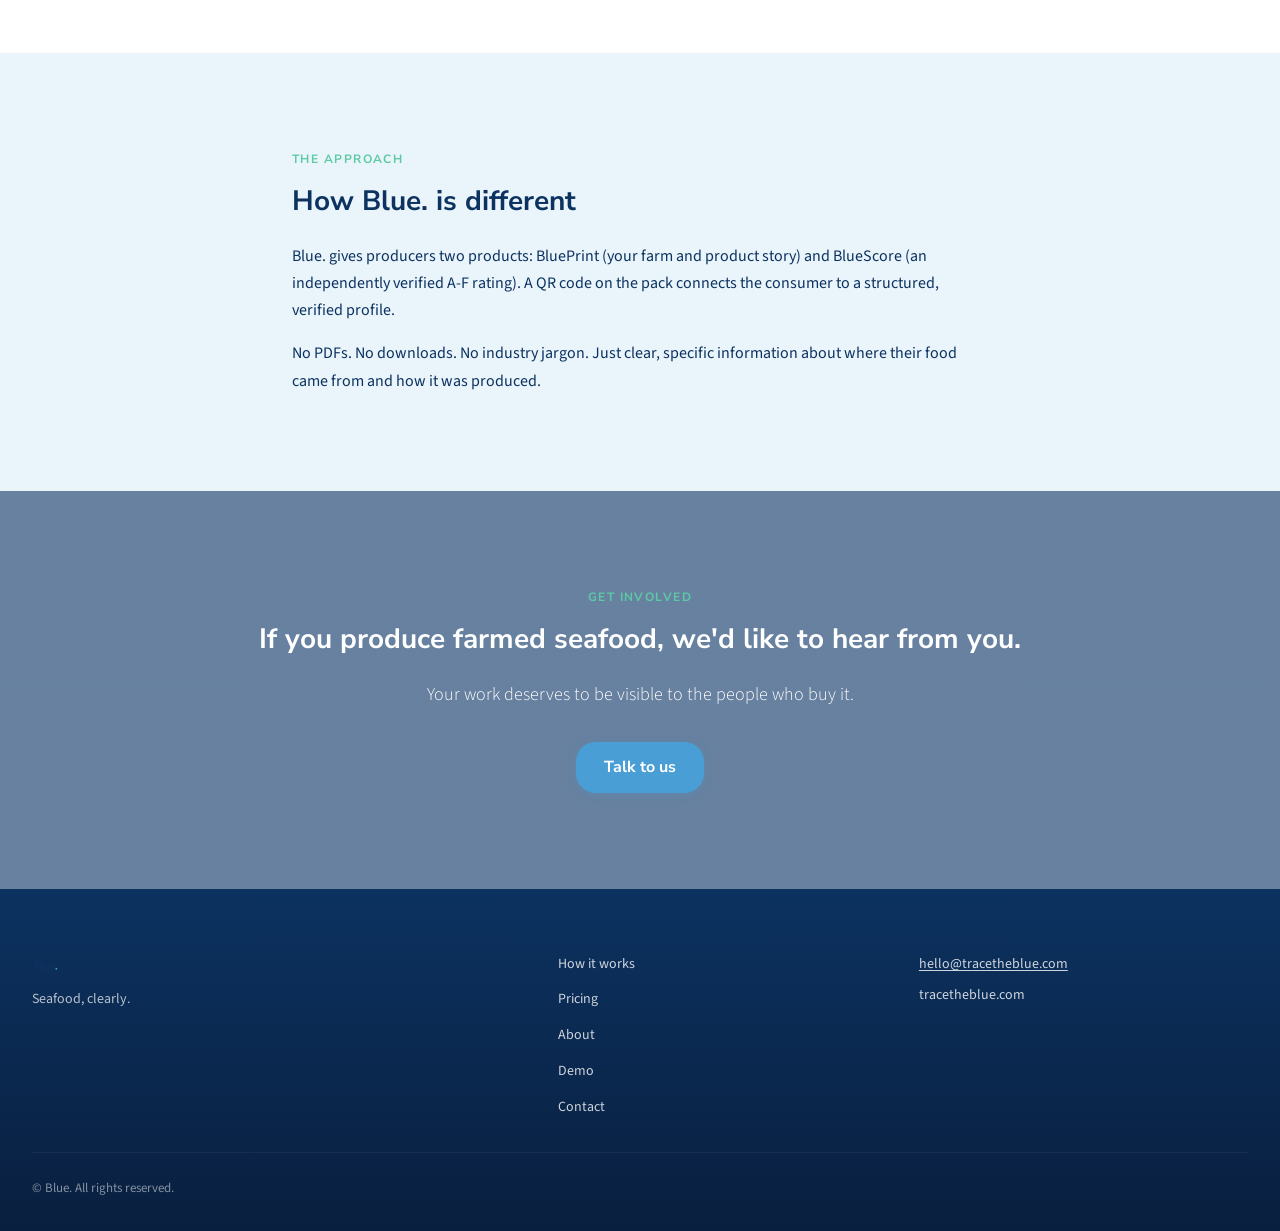
==== commit 948e17b3: "Use separate SVG logos for nav and footer - Nav: Bluelogo svg nav bar.svg (includes tagline) - Foote" ====
--- a/about.html
+++ b/about.html
@@ -17,7 +17,7 @@
     <div class="container">
       <div class="nav__inner">
         <a href="index.html" aria-label="Blue homepage">
-          <img src="Blue. logo no tagline-website.svg" alt="Blue." class="logo-svg"><span class="logo-tagline">Seafood, clearly.</span>
+          <img src="Bluelogo svg nav bar.svg" alt="Blue." class="logo-svg">
         </a>
         <div class="nav__links">
           <a href="how-it-works.html" class="nav__link">How it works</a>
@@ -103,7 +103,7 @@
     <div class="container">
       <div class="footer__inner">
         <div>
-          <img src="Blue. logo no tagline-website.svg" alt="Blue." class="logo-svg">
+          <img src="Blue logo svg footer.svg" alt="Blue." class="logo-svg logo-svg--footer">
           <p class="footer__tagline">Seafood, clearly.</p>
         </div>
         <div class="footer__links">
--- a/styles.css
+++ b/styles.css
@@ -174,9 +174,8 @@
   vertical-align: middle;
 }
 
-.footer .logo-svg {
+.logo-svg--footer {
   height: 20px;
-  filter: brightness(0) invert(1);
 }
 
 .logo-tagline {
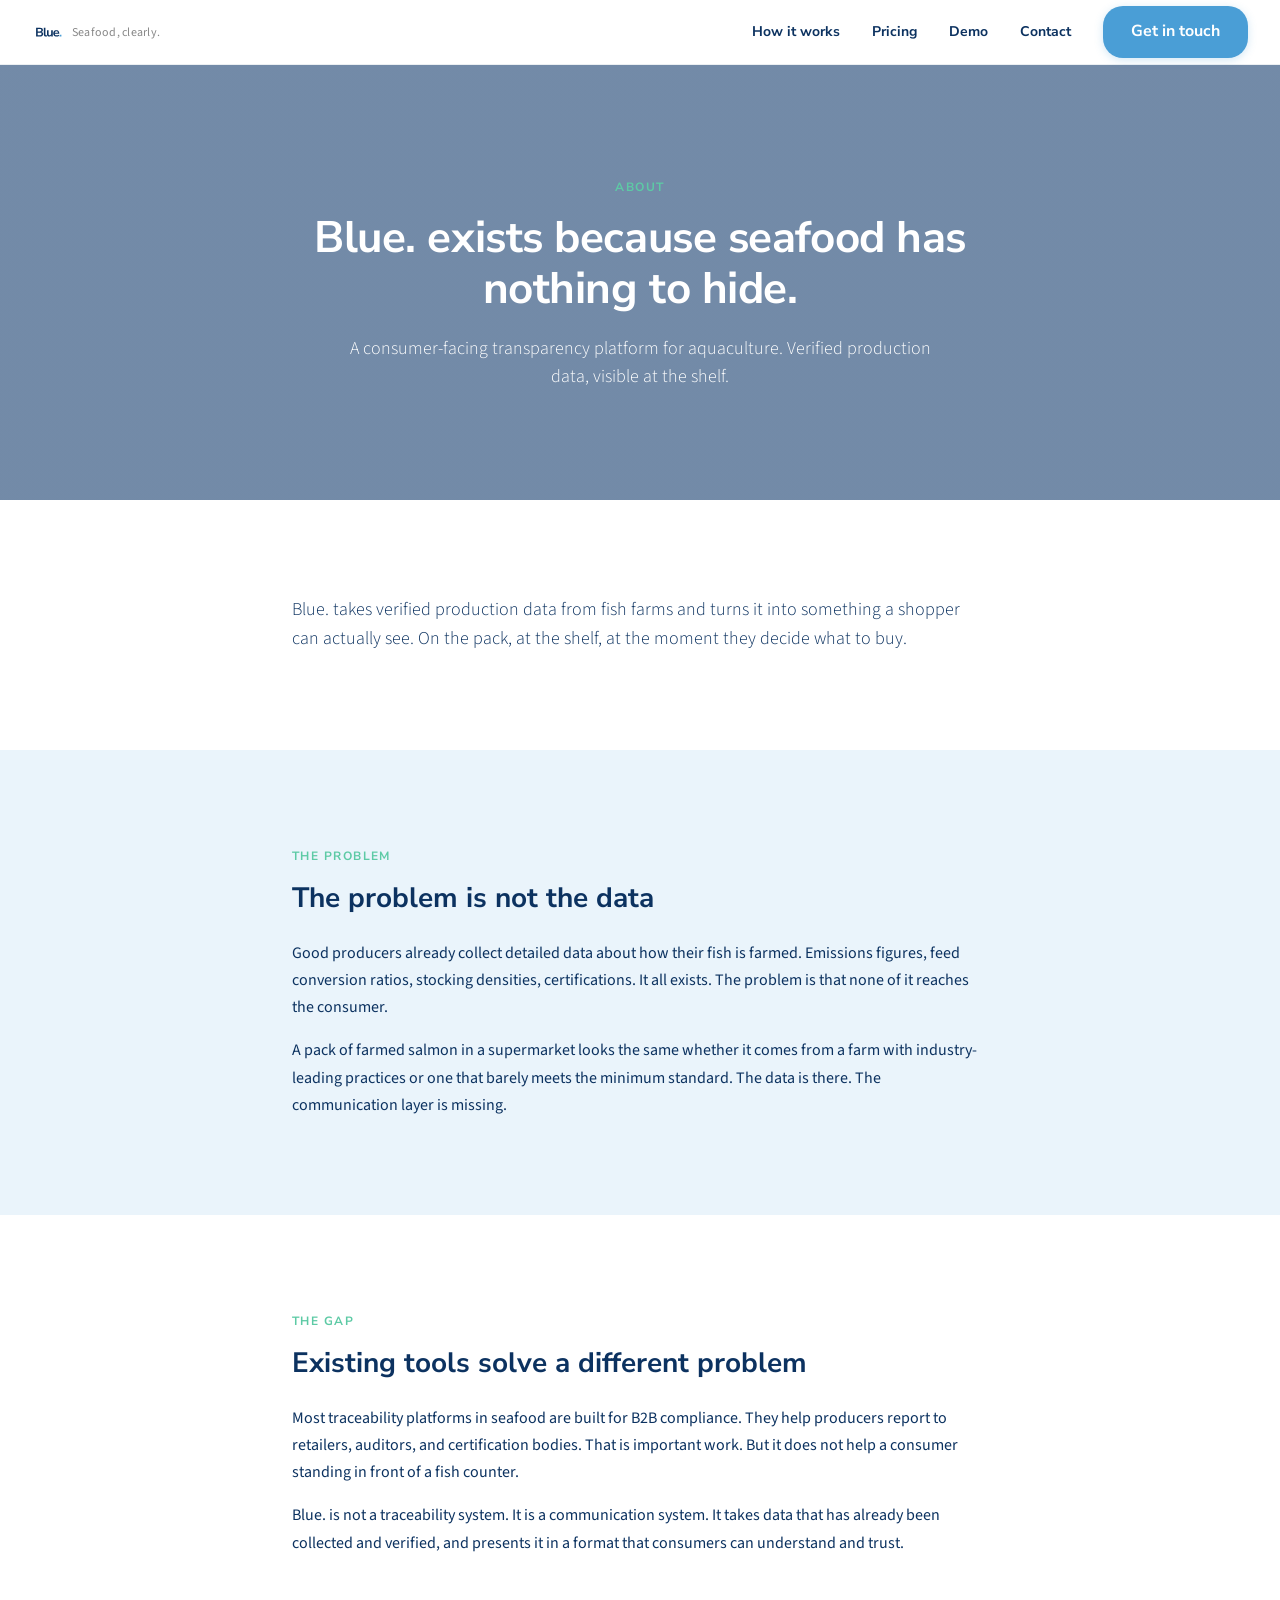
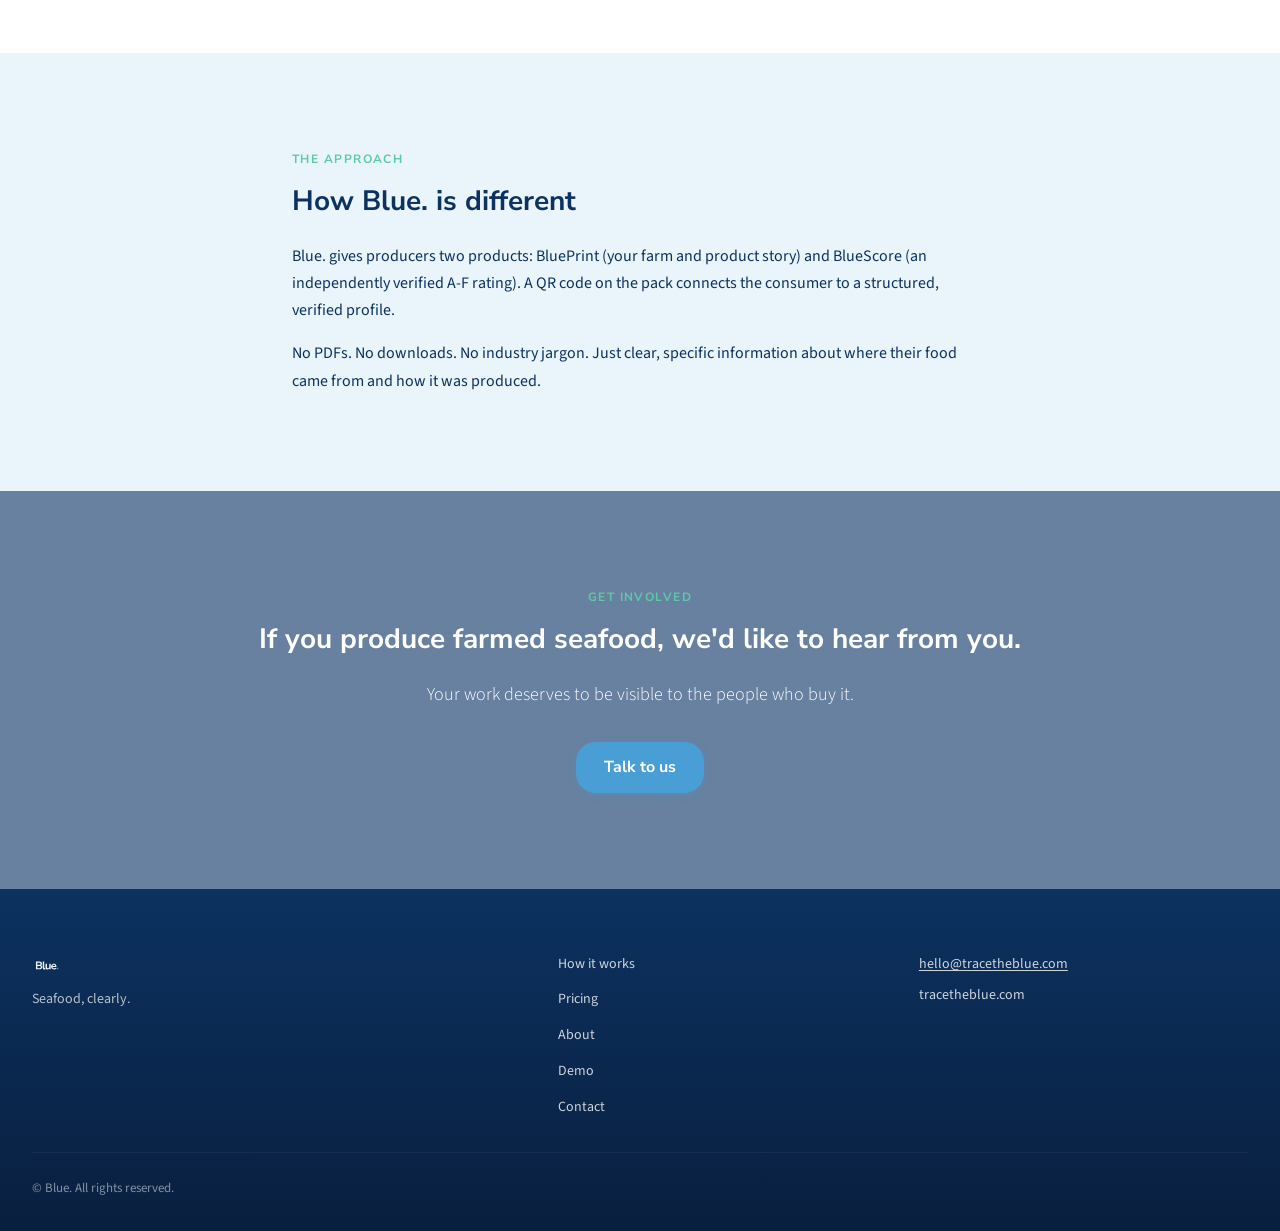
==== commit 3dffe28d: "Switch to new logo SVGs, re-add tagline text in nav - Nav: Blue_logo_notagline_navbar.svg + "Seafood" ====
--- a/about.html
+++ b/about.html
@@ -17,7 +17,7 @@
     <div class="container">
       <div class="nav__inner">
         <a href="index.html" aria-label="Blue homepage">
-          <img src="Bluelogo svg nav bar.svg" alt="Blue." class="logo-svg">
+          <img src="Blue_logo_notagline_navbar.svg" alt="Blue." class="logo-svg"><span class="logo-tagline">Seafood, clearly.</span>
         </a>
         <div class="nav__links">
           <a href="how-it-works.html" class="nav__link">How it works</a>
@@ -103,7 +103,7 @@
     <div class="container">
       <div class="footer__inner">
         <div>
-          <img src="Blue logo svg footer.svg" alt="Blue." class="logo-svg logo-svg--footer">
+          <img src="Blue_logo_light_footer.svg" alt="Blue." class="logo-svg logo-svg--footer">
           <p class="footer__tagline">Seafood, clearly.</p>
         </div>
         <div class="footer__links">
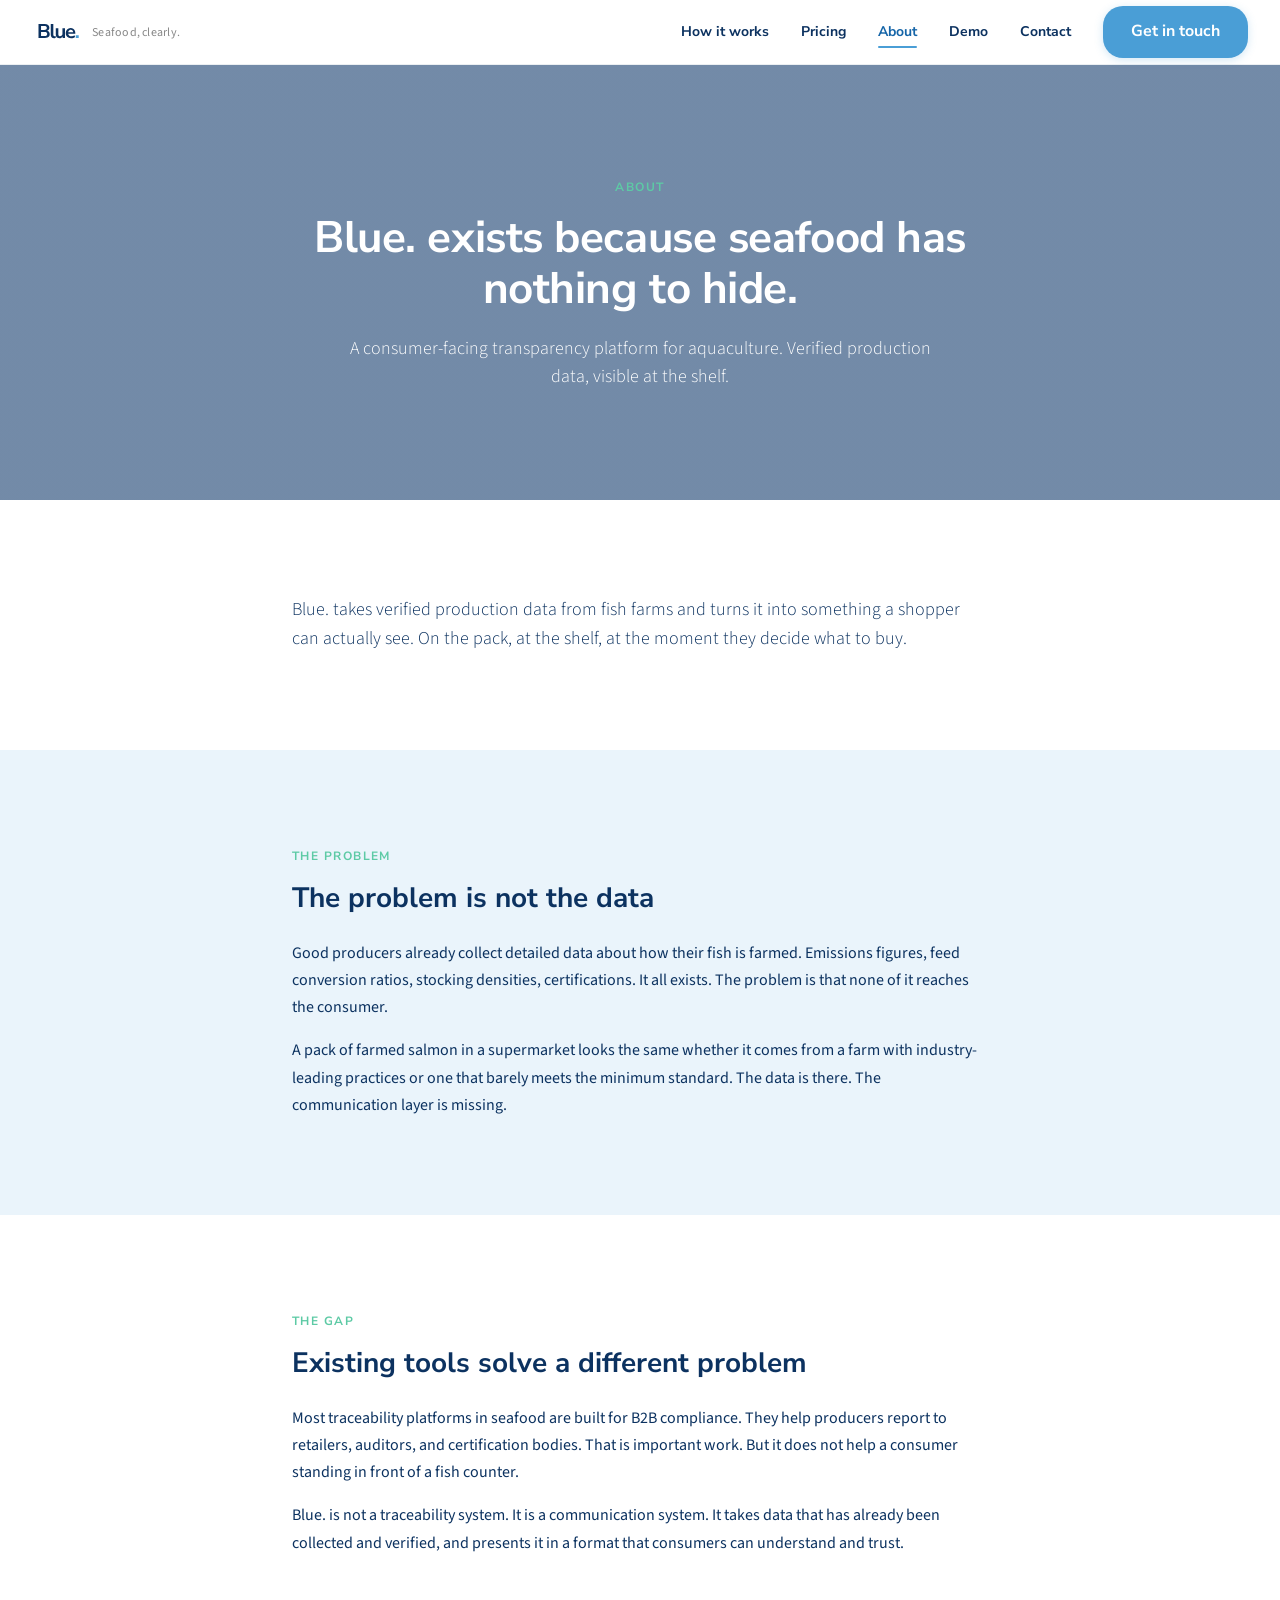
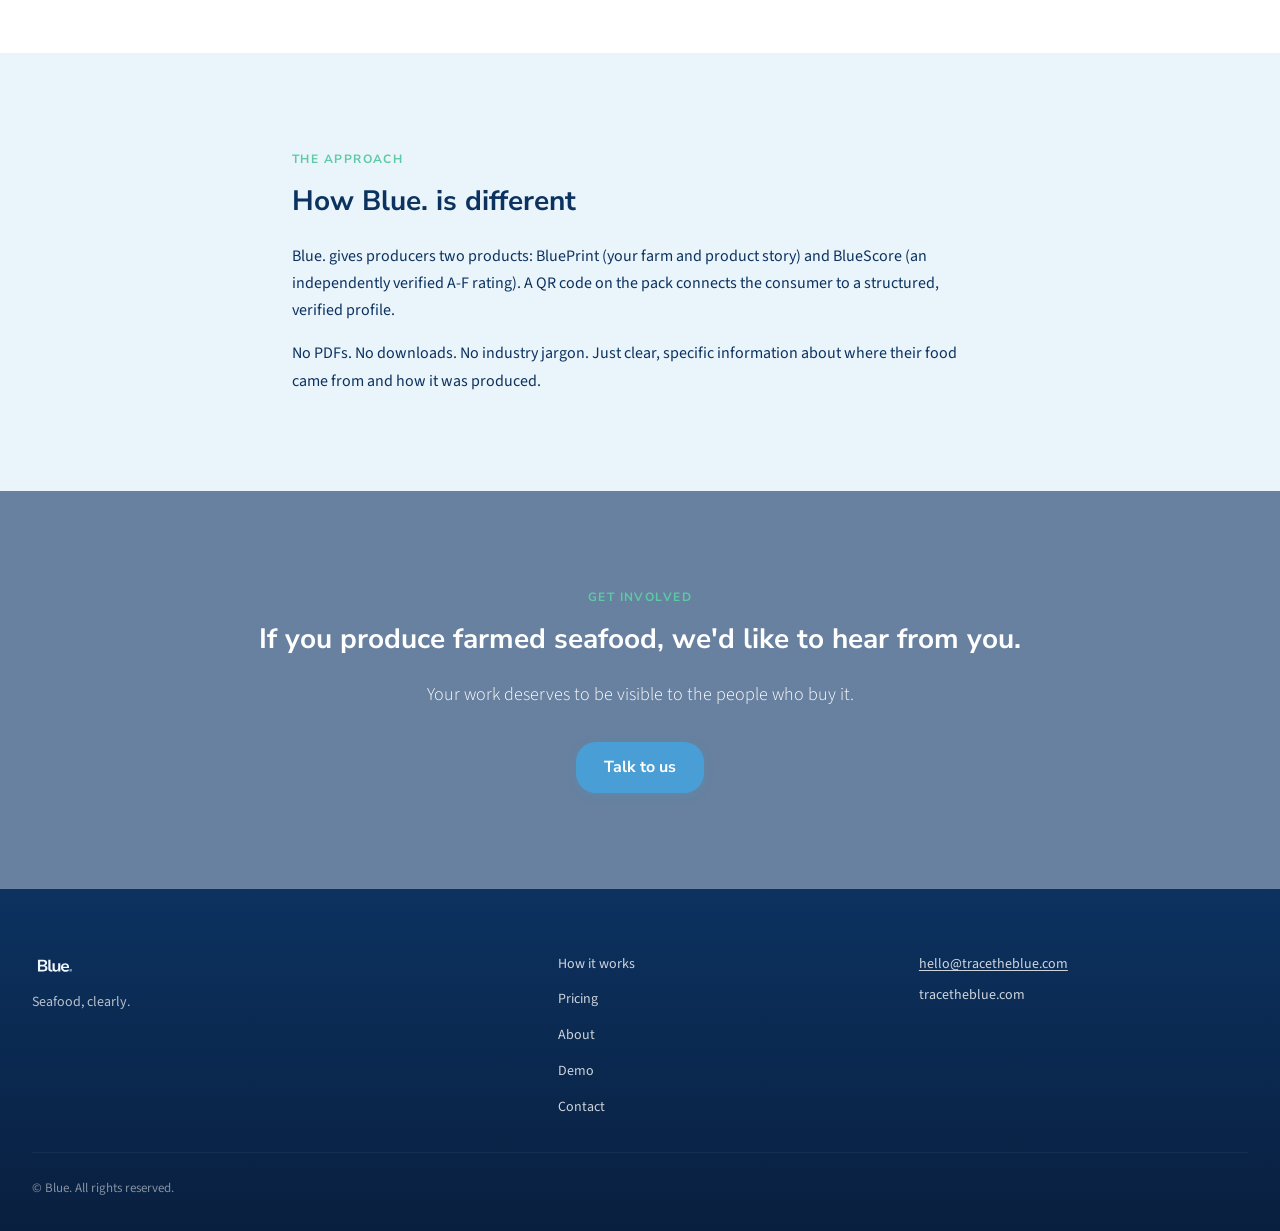
==== commit 7751aeba: "Final polish: Trace the Blue CTA, About nav, FAQ, timeline, copy 1. Homepage hero CTA: "Talk to us" " ====
--- a/about.html
+++ b/about.html
@@ -22,6 +22,7 @@
         <div class="nav__links">
           <a href="how-it-works.html" class="nav__link">How it works</a>
           <a href="pricing.html" class="nav__link">Pricing</a>
+          <a href="about.html" class="nav__link nav__link--active">About</a>
           <a href="demo.html" class="nav__link">Demo</a>
           <a href="contact.html" class="nav__link">Contact</a>
           <a href="contact.html" class="btn btn--primary nav__cta">Get in touch</a>
@@ -34,6 +35,7 @@
     <div class="nav__mobile" id="mobile-menu" role="menu">
       <a href="how-it-works.html" class="nav__link" role="menuitem">How it works</a>
       <a href="pricing.html" class="nav__link" role="menuitem">Pricing</a>
+      <a href="about.html" class="nav__link nav__link--active" role="menuitem">About</a>
       <a href="demo.html" class="nav__link" role="menuitem">Demo</a>
       <a href="contact.html" class="nav__link" role="menuitem">Contact</a>
       <a href="contact.html" class="btn btn--primary" role="menuitem">Get in touch</a>
--- a/styles.css
+++ b/styles.css
@@ -168,14 +168,14 @@
 }
 
 .logo-svg {
-  height: 22px;
+  height: 35px;
   width: auto;
   display: inline-block;
   vertical-align: middle;
 }
 
 .logo-svg--footer {
-  height: 20px;
+  height: 30px;
 }
 
 .logo-tagline {
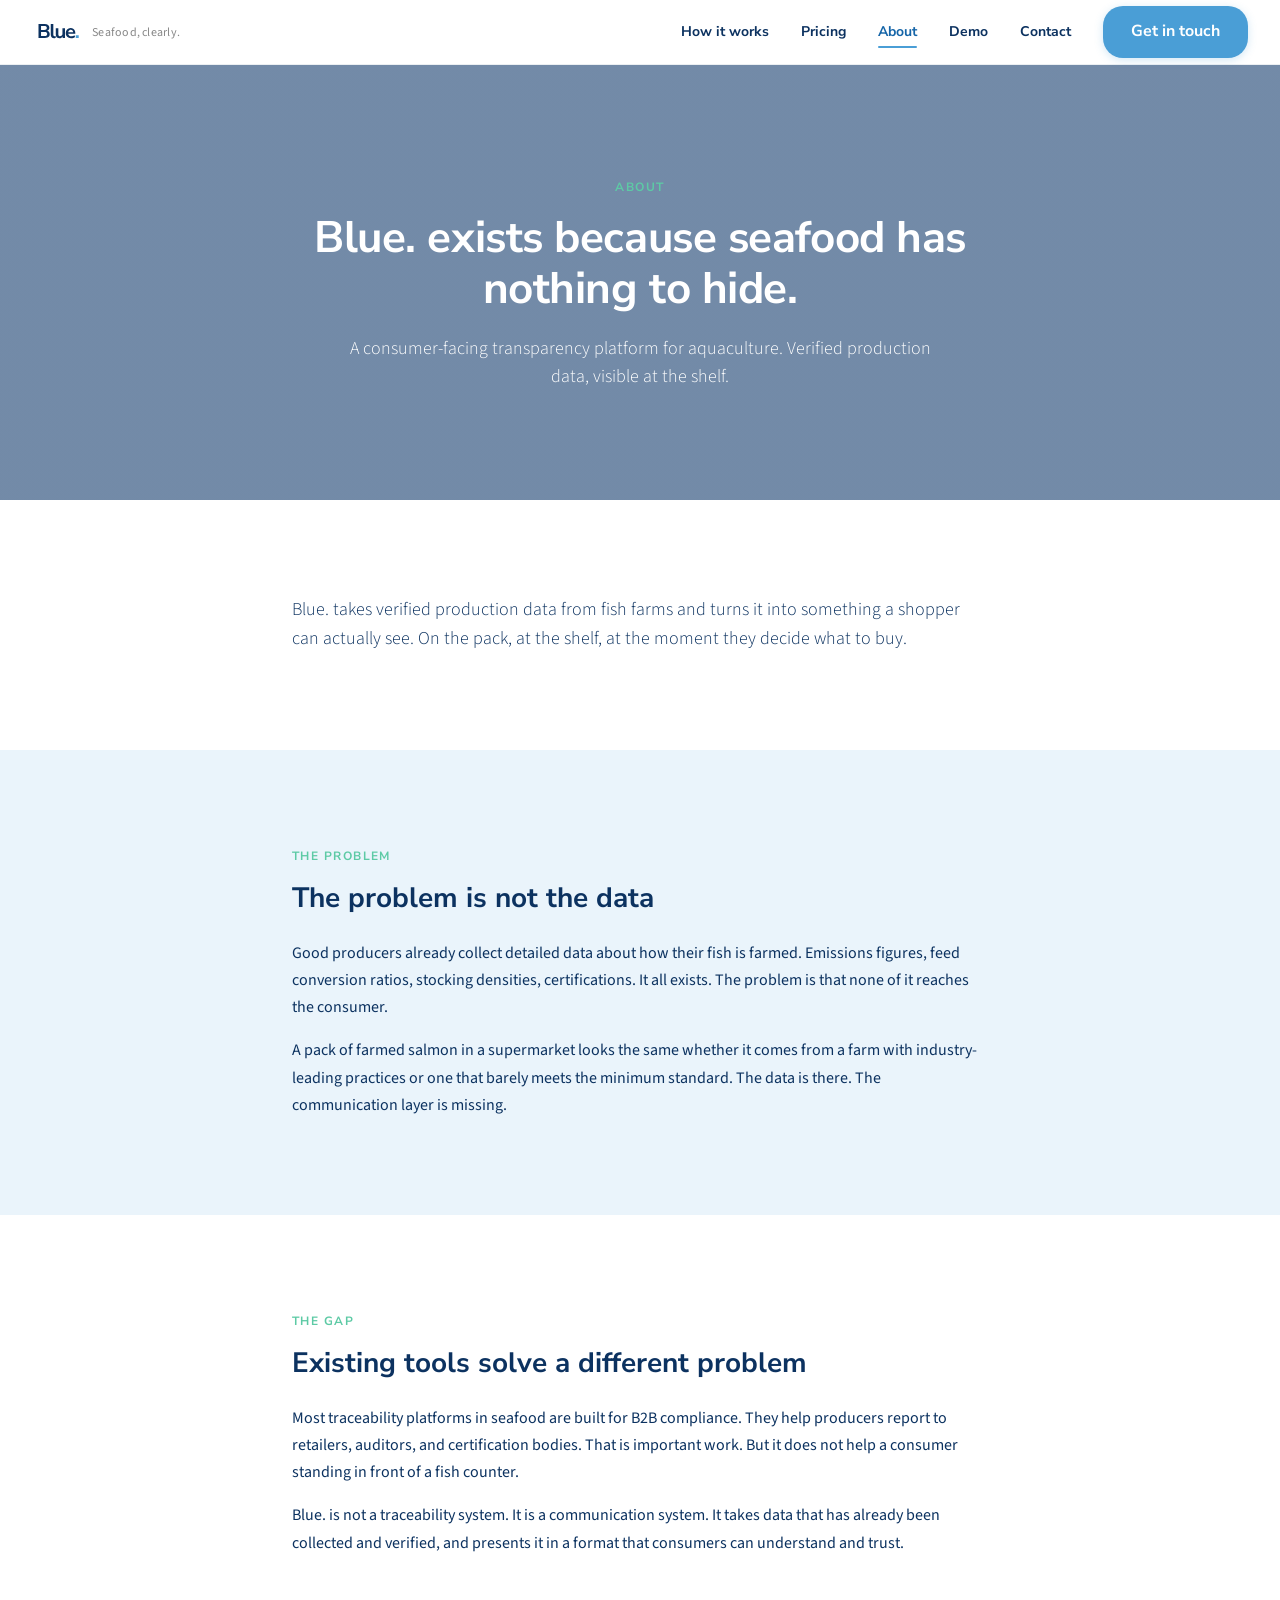
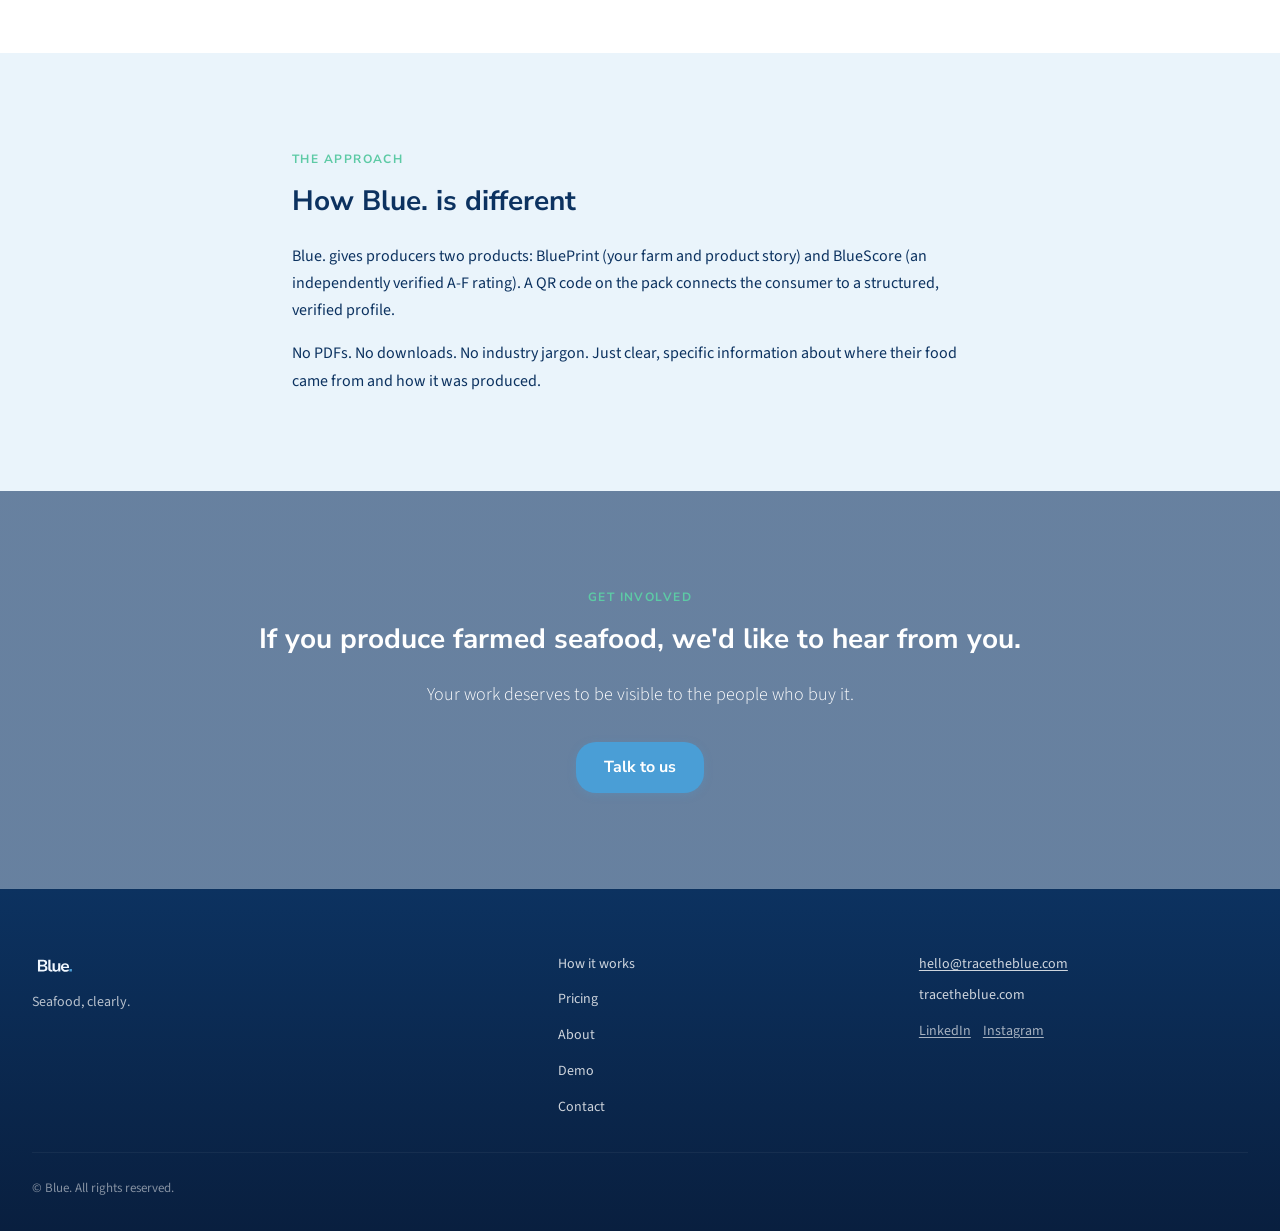
==== commit eeef3479: "CTA sections use hero image, add social links to footer - How-it-works CTA and pricing Founding Prod" ====
--- a/about.html
+++ b/about.html
@@ -118,6 +118,10 @@
         <div class="footer__contact">
           <p><a href="mailto:hello@tracetheblue.com">hello@tracetheblue.com</a></p>
           <p style="margin-top: 8px;">tracetheblue.com</p>
+          <div style="display: flex; gap: 12px; margin-top: 12px;">
+            <a href="https://www.linkedin.com/company/tracetheblue" target="_blank" rel="noopener" aria-label="LinkedIn" class="footer__link">LinkedIn</a>
+            <a href="https://www.instagram.com/tracetheblue" target="_blank" rel="noopener" aria-label="Instagram" class="footer__link">Instagram</a>
+          </div>
         </div>
       </div>
       <p class="footer__bottom">© Blue. All rights reserved.</p>
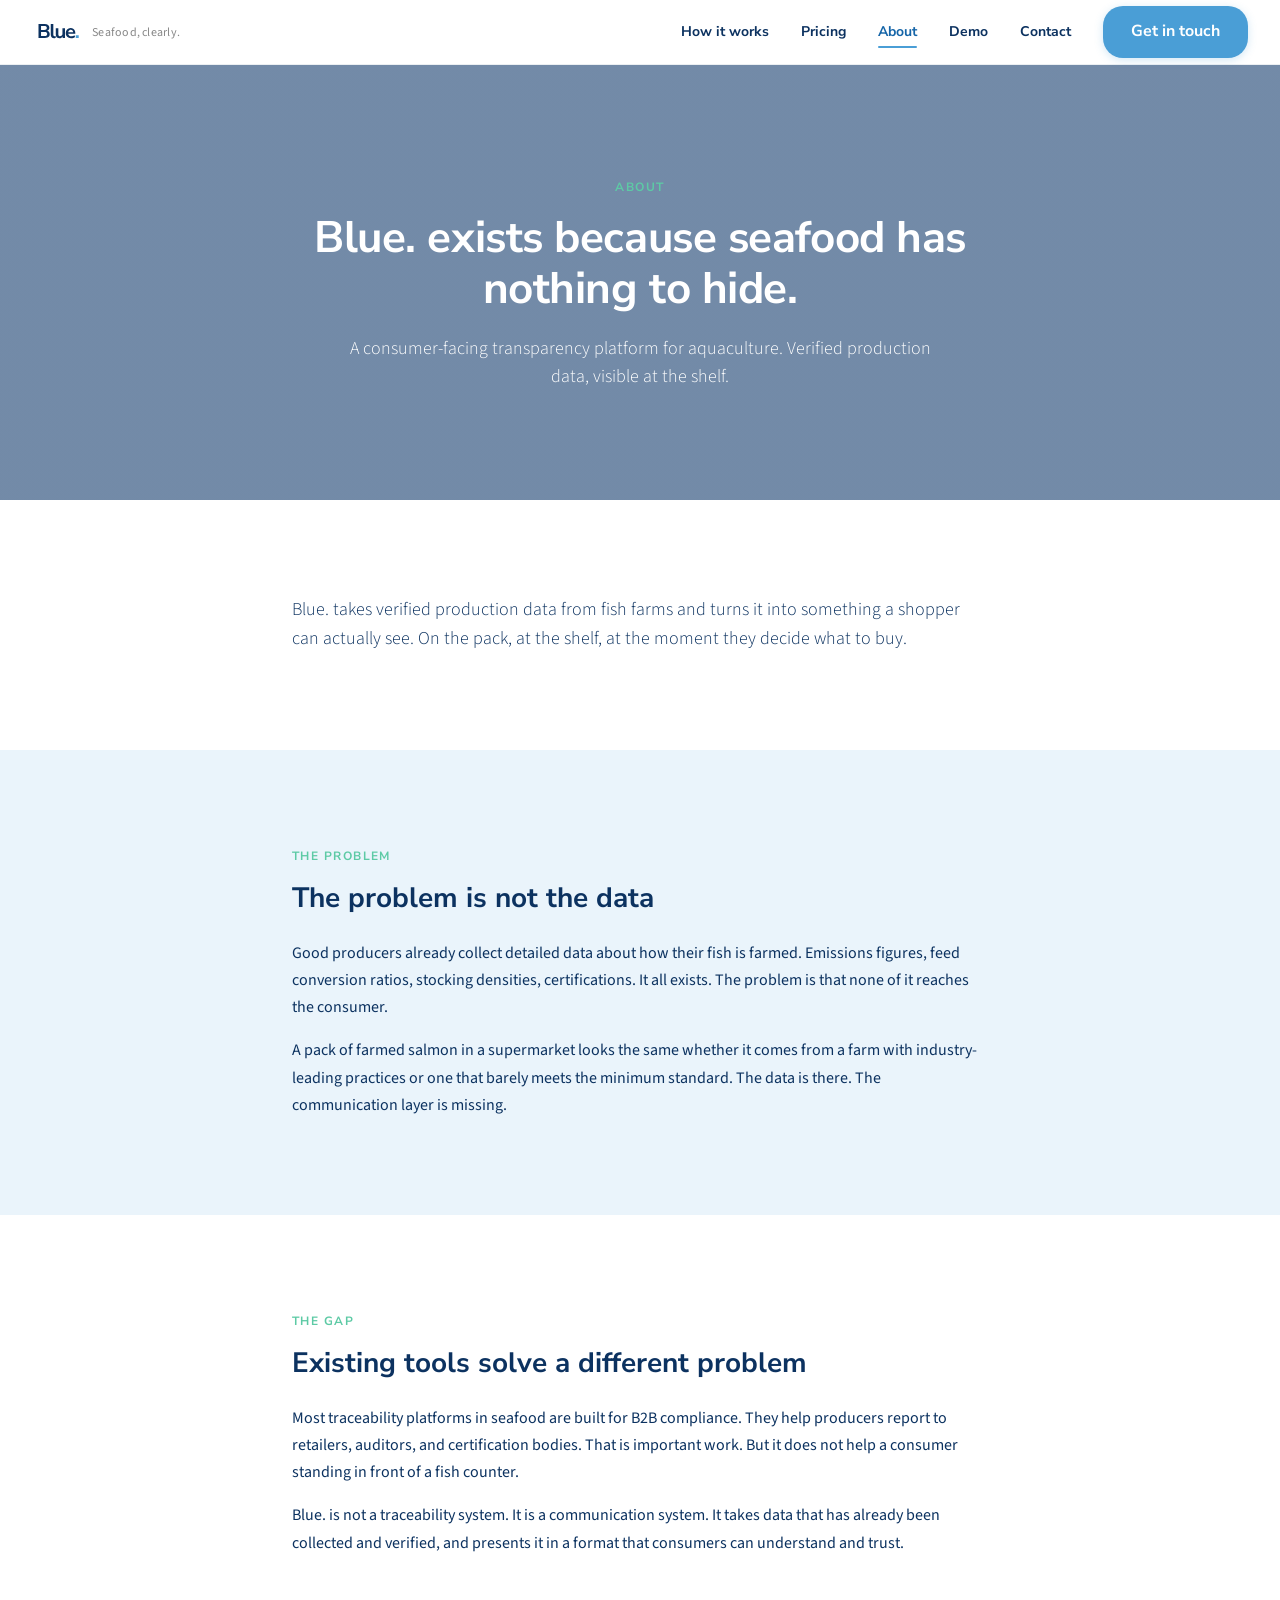
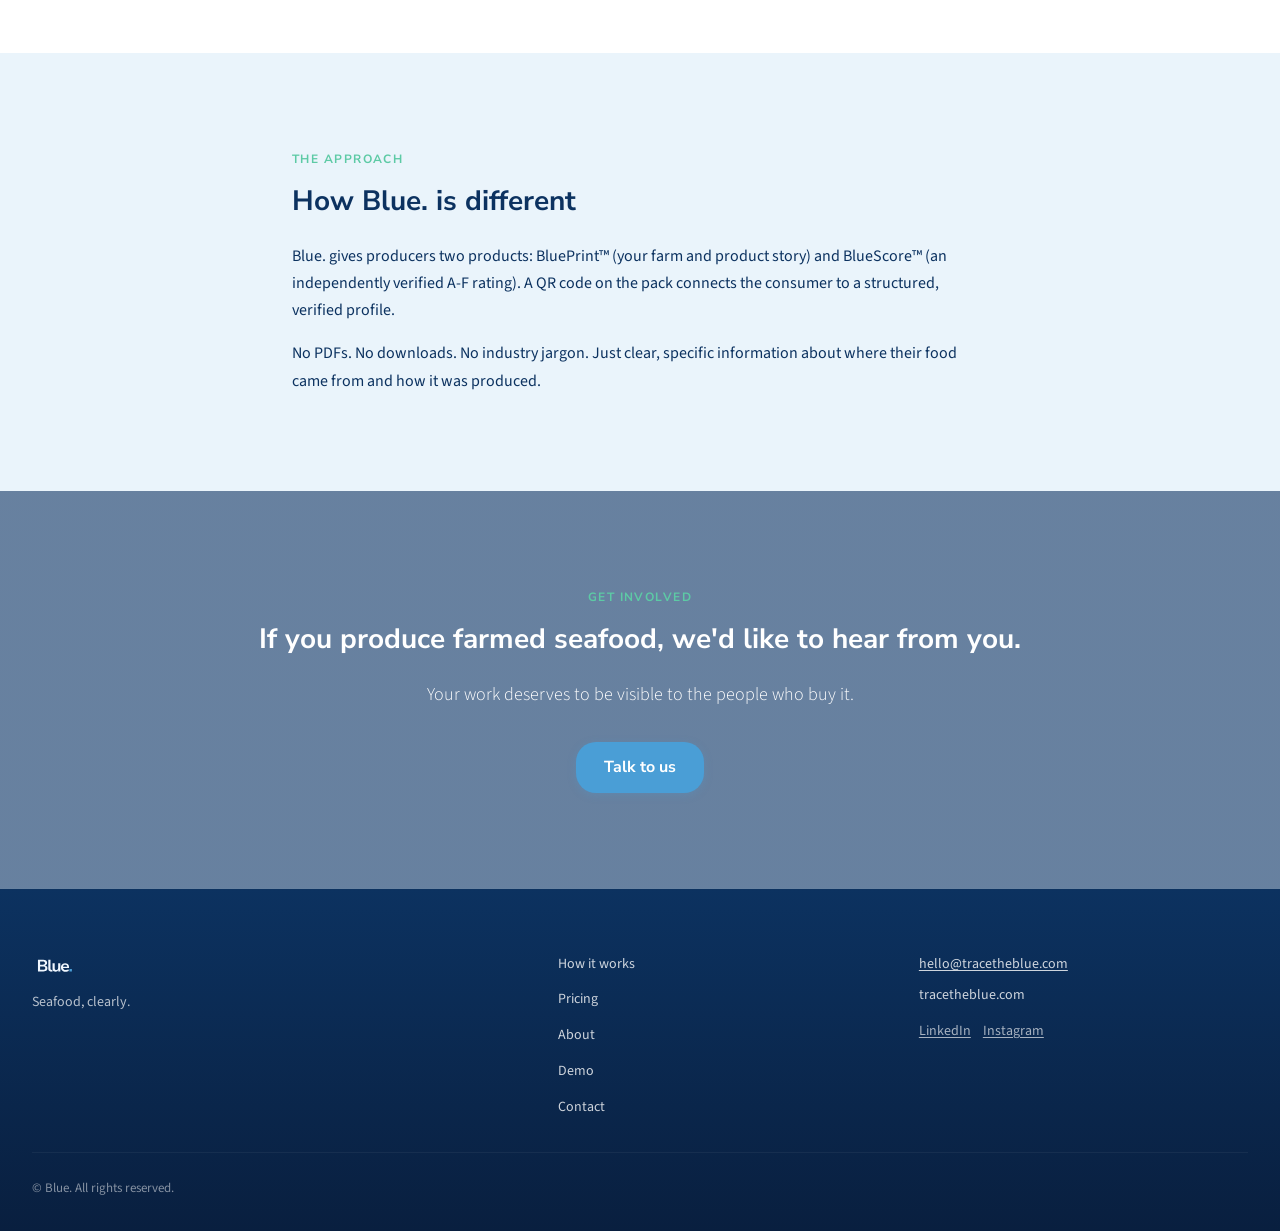
==== commit 62660109: "Add ™ to BluePrint and BlueScore, enable pretty URLs - BluePrint™ and BlueScore™ throughout all 8 pa" ====
--- a/about.html
+++ b/about.html
@@ -84,7 +84,7 @@
       <div class="container" style="max-width: 760px;">
         <p class="eyebrow mb-16">The Approach</p>
         <h2 class="mb-24">How Blue. is different</h2>
-        <p>Blue. gives producers two products: BluePrint (your farm and product story) and BlueScore (an independently verified A-F rating). A QR code on the pack connects the consumer to a structured, verified profile.</p>
+        <p>Blue. gives producers two products: BluePrint™ (your farm and product story) and BlueScore™ (an independently verified A-F rating). A QR code on the pack connects the consumer to a structured, verified profile.</p>
         <p style="margin-top: 16px;">No PDFs. No downloads. No industry jargon. Just clear, specific information about where their food came from and how it was produced.</p>
       </div>
     </section>
